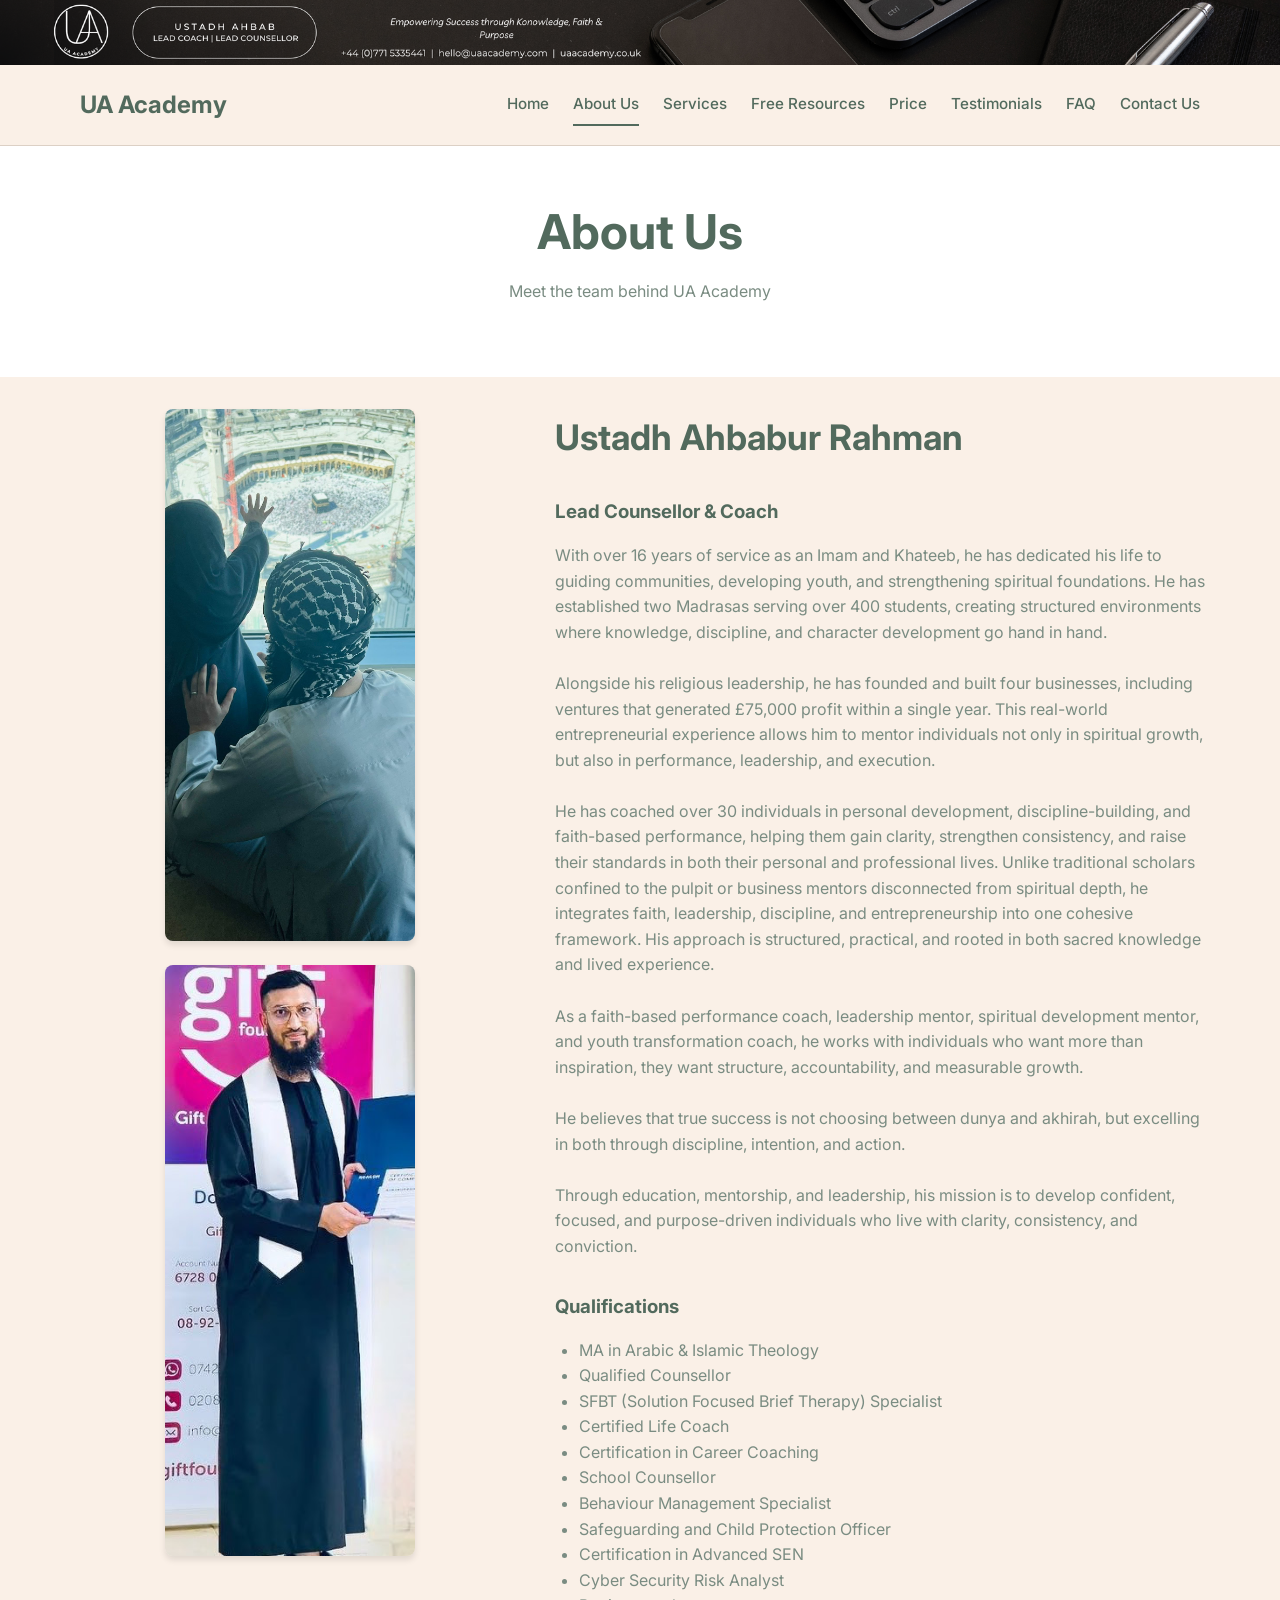
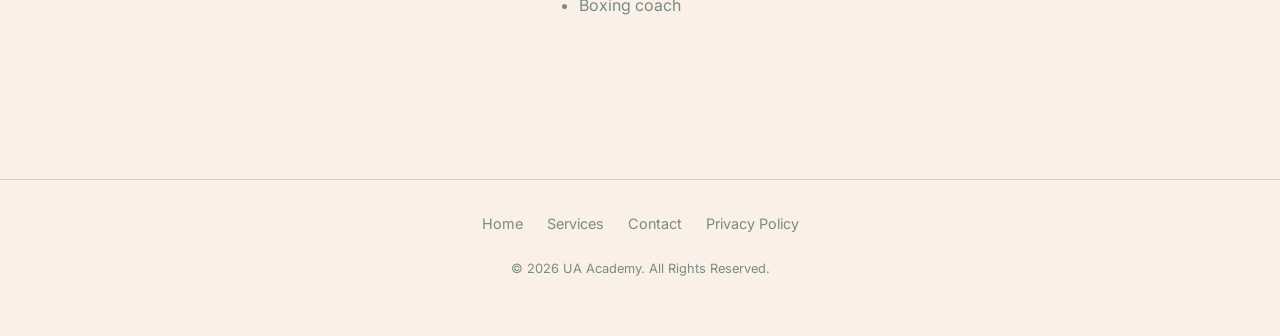
==== about.html @ 19e5a675 "Add files via upload" ====
<!DOCTYPE html>
<html lang="en">

<head>
    <meta charset="UTF-8">
    <meta name="viewport" content="width=device-width, initial-scale=1.0">
    <title>About Us - UA Academy</title>
    <link rel="stylesheet" href="styles.css">
    <link
        href="https://fonts.googleapis.com/css2?family=Inter:wght@400;500;600&family=Playfair+Display:wght@700&display=swap"
        rel="stylesheet">
</head>

<body>

    <div class="top-banner">
        <picture>
            <source media="(max-width: 768px)" srcset="assets/bannermob.png">
            <img src="assets/bannerslim.png" alt="Welcome Banner">
        </picture>
    </div>
    <header>
        <div class="container nav-container">
            <a href="index.html" class="logo">UA Academy</a>
            <div class="menu-toggle">&#9776;</div>
            <nav class="nav-links">
                <a href="index.html">Home</a>
                <a href="about.html" class="active">About Us</a>
                <a href="services.html">Services</a>
                <!-- <a href="videos.html">Videos</a> -->
                <a href="FreeResources.html">Free Resources</a>

                <a href="price.html">Price</a>
                <a href="testimonials.html">Testimonials</a>
                <a href="faq.html">FAQ</a>
                <a href="contact.html">Contact Us</a>
            </nav>
        </div>
    </header>

    <main class="main-content">
        <section class="page-hero">
            <div class="container">
                <h1>About Us</h1>
                <p>Meet the team behind UA Academy</p>
            </div>
        </section>

        <section class="container" style="margin-bottom: 4rem;">
            <div class="about-grid">
                <!-- Images Column -->
                <div class="about-images">
                    <div class="about-img-container">
                        <img src="assets/ka'ba.png" alt="Kaaba">
                    </div>
                    <div class="about-img-container">
                        <img src="assets/babz.png" alt="Ustadh Ahbabur Rahman">
                    </div>
                </div>

                <!-- Text Column -->
                <div class="about-text">
                    <h2>Ustadh Ahbabur Rahman</h2>
                    <h3>Lead Counsellor & Coach</h3>
                    <p>With over 16 years of service as an Imam and Khateeb, he has dedicated his life to guiding
                        communities, developing youth, and strengthening spiritual foundations. He has established two
                        Madrasas serving over 400 students, creating structured environments where knowledge,
                        discipline, and character development go hand in hand. <br> <br>

                        Alongside his religious leadership, he has founded and built four businesses, including ventures
                        that generated £75,000 profit within a single year. This real-world entrepreneurial experience
                        allows him to mentor individuals not only in spiritual growth, but also in performance,
                        leadership, and execution. <br> <br>

                        He has coached over 30 individuals in personal development, discipline-building, and faith-based
                        performance, helping them gain clarity, strengthen consistency, and raise their standards in
                        both their personal and professional lives.
                        Unlike traditional scholars confined to the pulpit or business mentors disconnected from
                        spiritual depth, he integrates faith, leadership, discipline, and entrepreneurship into one
                        cohesive framework. His approach is structured, practical, and rooted in both sacred knowledge
                        and lived experience. <br> <br>

                        As a faith-based performance coach, leadership mentor, spiritual development mentor, and youth
                        transformation coach, he works with individuals who want more than inspiration, they want
                        structure, accountability, and measurable growth. <br> <br>

                        He believes that true success is not choosing between dunya and akhirah, but excelling in both
                        through discipline, intention, and action. <br> <br>

                        Through education, mentorship, and leadership, his mission is to develop confident, focused, and
                        purpose-driven individuals who live with clarity, consistency, and conviction.</p>

                    <h3 style="margin-top: 2rem;">Qualifications</h3>
                    <ul style="list-style: disc; padding-left: 1.5rem; margin-bottom: 2rem; color: var(--text-muted);">
                        <li>MA in Arabic & Islamic Theology</li>
                        <li>Qualified Counsellor</li>
                        <li>SFBT (Solution Focused Brief Therapy) Specialist</li>
                        <li>Certified Life Coach</li>
                        <li>Certification in Career Coaching</li>
                        <li>School Counsellor</li>
                        <li>Behaviour Management Specialist</li>
                        <li>Safeguarding and Child Protection Officer</li>
                        <li>Certification in Advanced SEN</li>
                        <li>Cyber Security Risk Analyst</li>
                        <li>Boxing coach</li>
                    </ul>


                </div>
            </div>
        </section>
    </main>

    <footer>
        <div class="container">
            <div class="footer-links">
                <a href="index.html">Home</a>
                <a href="services.html">Services</a>
                <a href="contact.html">Contact</a>
                <a href="#">Privacy Policy</a>
            </div>
            <p class="copyright">&copy; 2026 UA Academy. All Rights Reserved.</p>
        </div>
    </footer>

    <script>
        document.querySelector('.menu-toggle').addEventListener('click', () => {
            document.body.classList.toggle('menu-open');
            document.querySelector('.nav-links').classList.toggle('active');
        });
    </script>
</body>

</html>
---- styles.css ----
/* Minimal Global Styles */
:root {
    /* Dark Green Font */
    --primary-color: #526a5d;
    /* Darker Green */
    --primary-hover: #3d5045;
    /* Sage Green */
    --accent-color: #bbccc2;
    /* Cream Background */
    --bg-body: #faf0e7;
    /* White for cards */
    --bg-light: #ffffff;
    /* Dark Green Text */
    --text-main: #526a5d;
    /* Muted Green */
    --text-muted: #7a8c82;
    /* Warm Border */
    --border-color: #dcd0c5;
    --max-width: 1200px;
    --transition: all 0.2s ease-in-out;
}

* {
    box-sizing: border-box;
    margin: 0;
    padding: 0;
}

body {
    font-family: 'Inter', sans-serif;
    line-height: 1.6;
    color: var(--text-main);
    background-color: var(--bg-body);
    display: flex;
    flex-direction: column;
    min-height: 100vh;
}

a {
    text-decoration: none;
    color: inherit;
    transition: var(--transition);
}

ul {
    list-style: none;
}

h1,
h2,
h3,
h4 {
    font-family: 'Inter', sans-serif;
    /* Changed to simple font as requested */
    color: var(--text-main);
    /* Black headings */
    font-weight: 700;
    margin-bottom: 1rem;
}

h1 {
    font-size: 3rem;
}

h2 {
    font-size: 2.2rem;
    margin-bottom: 2rem;
}

p {
    margin-bottom: 1.5rem;
    color: var(--text-muted);
}

.container {
    max-width: var(--max-width);
    margin: 0 auto;
    padding: 0 2rem;
}

/* Header & Nav */
header {
    border-bottom: 1px solid var(--border-color);
    background: var(--bg-body);
    position: sticky;
    top: 0;
    z-index: 1100;
}

.nav-container {
    display: flex;
    justify-content: space-between;
    align-items: center;
    height: 80px;
    max-width: 100%;
    padding: 0 5rem;
}

.logo {
    font-size: 1.5rem;
    font-weight: 700;
    color: var(--primary-color);
    font-family: 'Inter', sans-serif;
    /* Changed to simple font as requested */
}

.nav-links {
    display: flex;
    gap: 1.5rem;
}

.nav-links a {
    font-size: 0.95rem;
    font-weight: 500;
    color: var(--text-main);
    padding: 0.5rem 0;
    border-bottom: 2px solid transparent;
}

.nav-links a:hover,
.nav-links a.active {
    color: var(--primary-color);
    border-bottom-color: var(--primary-color);
}

.top-banner {
    width: 100%;
    overflow: hidden;
}

.top-banner picture {
    display: block;
    width: 100%;
}

.top-banner img {
    width: 100%;
    height: auto;
    display: block;
}

/* Buttons */
.btn {
    display: inline-block;
    padding: 0.75rem 1.75rem;
    background-color: var(--primary-color);
    color: #FFF;
    border-radius: 4px;
    /* Slightly rounded, professional */
    font-weight: 600;
    font-size: 0.9rem;
}

.btn:hover {
    background-color: var(--primary-hover);
    color: #FFF;
}

.btn-outline {
    background-color: var(--primary-color);
    border: 1px solid var(--primary-color);
    color: #FFF;
}

.btn-outline:hover {
    background-color: transparent;
    color: var(--primary-color);
}

/* Page Hero (Minimal - Default for all pages) */
.page-hero {
    background-color: var(--bg-light);
    padding: 3rem 0;
    /* Reduced padding for inner pages */
    text-align: center;
    margin-bottom: 2rem;
}

/* Home Page Hero (Full Screen Effect) */
.home-hero {
    padding: 4rem 0;
    margin-bottom: 3rem;
    min-height: 70vh;
    display: flex;
    flex-direction: column;
    justify-content: center;
}

/* Bigger Hero Button */
.page-hero .btn {
    font-size: 1.25rem;
    padding: 1.25rem 2.5rem;
    margin-top: 1rem;
    border-radius: 8px;
}

.page-hero h1 {
    margin-bottom: 0.5rem;
}

/* Main Content */
.main-content {
    flex: 1;
    /* Pushes footer down */
    padding-bottom: 4rem;
}

.section-title {
    text-align: center;
    margin-bottom: 3rem;
    margin-top: 3rem;
}

/* Cards */
.card-grid {
    display: grid;
    grid-template-columns: repeat(auto-fit, minmax(240px, 1fr));
    gap: 2rem;
}

.card {
    display: flex;
    flex-direction: column;
    height: 100%;
    background: var(--bg-light);
    border: 1px solid var(--border-color);
    padding: 2rem;
    border-radius: 6px;
    transition: var(--transition);
    text-align: center;
}

.card:hover {
    border-color: var(--primary-color);
    box-shadow: 0 5px 15px rgba(0, 0, 0, 0.05);
    /* Soft shadow */
}

.card-icon {
    display: flex;
    justify-content: center;
    align-items: center;
    margin-bottom: 1.5rem;
    color: var(--primary-color);
}

.card-icon svg {
    width: 48px;
    height: 48px;
    fill: currentColor;
}

.card h3 {
    font-size: 1.25rem;
    color: var(--primary-color);
}

.card p {
    flex-grow: 1;
}

.card-hero-img {
    width: calc(100% + 4rem);
    aspect-ratio: 1 / 1;
    object-fit: cover;
    margin: -2rem -2rem 1.5rem -2rem;
    border-radius: 6px 6px 0 0;
}

/* Booking Wrapper */
.booking-wrapper {
    background: var(--bg-light);
    border: 1px solid var(--border-color);
    padding: 3rem;
    border-radius: 8px;
    text-align: center;
    min-height: 500px;
    display: flex;
    flex-direction: column;
    justify-content: center;
    align-items: center;
}

/* About Page Grid */
.about-grid {
    display: grid;
    grid-template-columns: 1fr 1.5fr;
    /* Images left, text right */
    gap: 3rem;
    align-items: start;
}

.about-images {
    display: flex;
    flex-direction: column;
    gap: 1.5rem;
}

.about-img-container {
    width: 100%;
    max-width: 250px !important;
    /* Force smaller size */
    margin: 0 auto;
    border-radius: 8px;
    overflow: hidden;
    box-shadow: 0 4px 6px rgba(0, 0, 0, 0.1);
}

.about-img-container img {
    width: 100%;
    height: auto;
    display: block;
    object-fit: cover;
}

@media (max-width: 768px) {
    .about-grid {
        grid-template-columns: 1fr;
        /* Stack on mobile */
    }

    .about-text {
        order: 1;
        /* Show text first on mobile */
    }

    .about-images {
        order: 2;
        /* Show images second on mobile */
        margin-bottom: 0;
        margin-top: 2rem;
    }
}

/* Testimonial Accordion */
.testimonial-accordion {
    width: 100%;
    margin-bottom: 2rem;
    border: 1px solid var(--border-color);
    border-radius: 8px;
    background: var(--bg-light);
    overflow: hidden;
}

.testimonial-accordion summary {
    padding: 1.5rem;
    cursor: pointer;
    background: transparent;
    font-weight: 600;
    list-style: none;
    /* Remove default arrow */
    display: flex;
    justify-content: space-between;
    align-items: center;
    transition: background 0.2s;
}

.testimonial-accordion:hover {
    background: #f0fff4;
    /* Light green hover */
}

.testimonial-accordion summary:hover {
    background: transparent;
}

.testimonial-accordion summary::-webkit-details-marker {
    display: none;
}

.testimonial-accordion summary::after {
    content: '+';
    font-size: 1.5rem;
    color: var(--primary-color);
    font-weight: bold;
}

.testimonial-accordion[open] summary::after {
    content: '-';
}

.testimonial-accordion p {
    padding: 1.5rem;
    margin: 0;
    border-top: 1px solid #eee;
    font-style: italic;
    color: #555;
    background: transparent;
    line-height: 1.7;
}

.testimonial-role {
    font-size: inherit;
    /* Same size as name */
    font-weight: inherit;
    /* Same weight as name */
    color: inherit;
    /* Same color as name */
    margin-left: 0.2rem;
}

.footer-links {
    display: flex;
    justify-content: center;
    align-items: center;
    gap: 1.5rem;
    flex-wrap: wrap;
}

.footer-links a {
    color: var(--text-muted);
    font-size: 0.9rem;
}

.footer-links a:hover {
    color: var(--primary-color);
}

.copyright {
    margin-top: 1.5rem;
    font-size: 0.8rem;
    color: #999;
    text-align: center;
    width: 100%;
}

/* Responsive */
@media (max-width: 768px) {
    .nav-container {
        padding: 0 1.5rem;
        height: 70px;
        position: relative;
    }

    /* Hamburger Menu Button */
    .menu-toggle {
        display: block;
        font-size: 1.8rem;
        color: var(--primary-color);
        cursor: pointer;
        z-index: 1200;
    }

    /* Mobile Navigation Drawer */
    .nav-links {
        position: fixed;
        top: 0;
        left: 0;
        width: 100%;
        height: 100vh;
        background-color: var(--bg-body);
        flex-direction: column;
        justify-content: center;
        padding: 2rem;
        gap: 1rem;
        align-items: center;
        transform: translateX(100%);
        transition: transform 0.3s ease-in-out;
        margin-top: 0;
        overflow-y: auto;
        z-index: 1150;
    }

    .nav-links.active {
        transform: translateX(0);
    }

    /* Lock body scroll when menu is open */
    body.menu-open {
        overflow: hidden;
    }

    .nav-links a {
        font-size: 1.25rem;
        width: 100%;
        text-align: center;
        padding: 1rem 0;
        border-bottom: 1px solid #f0f0f0;
    }

    /* Hero Text Size */
    h1 {
        font-size: 2.2rem;
    }

    h2 {
        font-size: 1.75rem;
    }

    /* Contact Page Fix */
    .booking-wrapper {
        padding: 0.5rem !important;
        /* Minimal padding */
        border: none;
        /* Remove border */
        display: block;
        /* Force block */
        min-height: auto;
        /* Allow flexible height */
    }

    /* TidyCal Iframe fix */
    .tidycal-embed {
        width: 100%;
        overflow: hidden;
    }


}

/* Desktop: Hide Menu Toggle */
@media (min-width: 769px) {
    .menu-toggle {
        display: none;
    }
}

/* Comparison Accordion */
.comparison-grid {
    display: grid;
    grid-template-columns: repeat(auto-fit, minmax(300px, 1fr));
    gap: 2rem;
    align-items: start;
}

.comparison-card {
    background: #fafafa;
    border-radius: 12px;
    box-shadow: 0 4px 6px rgba(0, 0, 0, 0.05);
    overflow: hidden;
    border: 1px solid #eee;
    transition: all 0.3s ease;
}

.comparison-card:hover {
    box-shadow: 0 8px 15px rgba(0, 0, 0, 0.1);
    transform: translateY(-2px);
}

.comparison-card summary {
    list-style: none;
    /* Hide default triangle */
    cursor: pointer;
    position: relative;
    padding: 0;
}

/* Hide default triangle in Webkit */
.comparison-card summary::-webkit-details-marker {
    display: none;
}

.comparison-card img {
    width: 100%;
    height: 250px;
    object-fit: cover;
    display: block;
}

.comparison-header {
    padding: 1.5rem;
    display: flex;
    justify-content: space-between;
    align-items: center;
    background: white;
    border-bottom: 1px solid transparent;
}

.comparison-card[open] .comparison-header {
    border-bottom: 1px solid #f0f0f0;
}

.comparison-header h3 {
    margin: 0;
    font-size: 1.5rem;
    color: var(--primary-color);
}

.toggle-icon {
    font-size: 1.2rem;
    color: var(--secondary-color);
    transition: transform 0.3s ease;
}

.comparison-card[open] .toggle-icon {
    transform: rotate(180deg);
}

.comparison-content {
    padding: 1.5rem;
    line-height: 1.8;
    color: var(--text-color);
    background: #fafafa;
}

.comparison-content ul {
    padding-left: 1.2rem;
    margin-bottom: 1.5rem;
}

.comparison-content li {
    margin-bottom: 0.8rem;
}

/* Pricing Page Styles */
.pricing-grid {
    display: grid;
    grid-template-columns: repeat(auto-fit, minmax(300px, 1fr));
    gap: 2rem;
    align-items: height;
    /* Ensure cards are same height */
    margin-top: 3rem;
    margin-bottom: 3rem;
}

.pricing-card {
    background: #fafafa;
    border-radius: 8px;
    /* Slightly less rounded than others based on image */
    overflow: hidden;
    text-align: center;
    display: flex;
    flex-direction: column;
}

.pricing-card img {
    width: 100%;
    height: 300px;
    /* Square-ish look */
    object-fit: cover;
    display: block;
}

.pricing-info {
    padding: 2rem;
    flex-grow: 1;
    /* Pushes content to fill space */
    display: flex;
    flex-direction: column;
    justify-content: center;
    background: #fff;
    /* White background for text area as per screenshot seems to be white or very light */
}


.pricing-info p {
    margin-bottom: 0.5rem;
    color: var(--text-color);
    font-size: 1.1rem;
}

.btn-yellow {
    display: block;
    width: 100%;
    max-width: 800px;
    margin: 2rem auto;
    background-color: #FCD34D;
    /* Yellow color from screenshot */
    color: #000;
    padding: 1rem 2rem;
    text-align: center;
    border-radius: 4px;
    font-weight: 600;
    text-decoration: none;
    transition: background-color 0.3s ease;
}

.btn-yellow:hover {
    background-color: #FBBF24;
}

/* Pricing Refinements */
.pricing-card {
    border-top: 5px solid var(--primary-color);
    background: #fff;
    box-shadow: 0 4px 6px rgba(0, 0, 0, 0.05);
    padding: 2rem;
    display: flex;
    flex-direction: column;
    justify-content: center;
    min-height: 250px;
    transition: transform 0.3s ease, box-shadow 0.3s ease;
}

.pricing-card:hover {
    transform: translateY(-5px);
    box-shadow: 0 10px 20px rgba(0, 0, 0, 0.1);
}

.pricing-info {
    padding: 0;
    /* Remove old padding */
    background: transparent;
}

.pricing-info h3 {
    margin-bottom: 2rem;
    font-size: 1.5rem;
    color: var(--primary-color);
}

.price-type {
    font-size: 0.9rem;
    text-transform: uppercase;
    letter-spacing: 1px;
    color: #666;
    margin-bottom: 0.2rem;
}

.price-amount {
    font-size: 1.25rem;
    font-weight: 700;
    color: var(--text-color);
    margin-bottom: 1.5rem;
}

.btn-primary-custom {
    display: block;
    width: 100%;
    max-width: 600px;
    margin: 3rem auto;
    background-color: var(--primary-color);
    color: white;
    padding: 1rem 2rem;
    text-align: center;
    border-radius: 4px;
    font-weight: 600;
    font-size: 1.1rem;
    text-decoration: none;
    transition: all 0.3s ease;
    border: 2px solid var(--primary-color);
}

.btn-primary-custom:hover {
    background-color: transparent;
    color: var(--primary-color);
}

/* Testimonials Grid */
.testimonials-grid {
    display: grid;
    grid-template-columns: repeat(auto-fit, minmax(300px, 1fr));
    gap: 1.5rem;
    margin-top: 2rem;
    margin-bottom: 2rem;
    align-items: start;
    /* Prevents stretching nicely */
}

/* Adjust accordion style for grid */
.testimonial-accordion {
    height: 100%;
    /* Ensure full height usage */
    display: flex;
    flex-direction: column;
}

/* Footer Refinement */
footer {
    background: var(--bg-body);
    padding: 2rem 0;
    border-top: 1px solid var(--border-color);
}

.copyright {
    color: var(--text-muted);
}

/* Input Fields Refinement */
input,
textarea,
select {
    background: #fff;
    border: 1px solid var(--border-color);
    color: var(--text-main);
}

input:focus,
textarea:focus,
select:focus {
    border-color: var(--primary-color);
    outline: none;
    box-shadow: 0 0 0 2px rgba(82, 106, 93, 0.1);
}

/* Metrics Section */
.metrics-section {
    background-color: var(--bg-light);
    padding: 3rem 0;
    margin-bottom: 3rem;
}

.metrics-grid {
    display: grid;
    grid-template-columns: repeat(4, 1fr);
    gap: 1.5rem;
    max-width: var(--max-width);
    margin: 0 auto;
    padding: 0 2rem;
}

.metric-card {
    background: var(--primary-color);
    /* Dark green background */
    border: none;
    border-radius: 12px;
    padding: 2.5rem 1.5rem;
    /* Increased vertical padding */
    text-align: center;
    transition: var(--transition);
    color: #fff;
    /* White text */
}

.metric-card:hover {
    transform: translateY(-5px);
    box-shadow: 0 10px 20px rgba(82, 106, 93, 0.2);
}

.metric-icon {
    display: flex;
    justify-content: center;
    align-items: center;
    margin-bottom: 1.5rem;
    color: #bbccc2;
    /* Sage green color for icons */
}

.metric-icon svg {
    width: 42px;
    height: 42px;
    fill: currentColor;
}

.metric-number {
    font-family: 'Inter', sans-serif;
    /* Simple sans-serif font */
    font-size: 2.5rem;
    font-weight: 700;
    color: #fff;
    /* White number */
    margin-bottom: 0.5rem;
    line-height: 1.2;
}

.metric-label {
    font-size: 0.95rem;
    color: #e0e0e0;
    /* Light grey/white for readability */
    line-height: 1.5;
}

/* Mobile: 2x2 Grid */
@media (max-width: 768px) {
    .metrics-grid {
        grid-template-columns: repeat(2, 1fr);
        gap: 1rem;
        padding: 0 1.5rem;
    }

    .metric-card {
        padding: 1.5rem 1rem;
    }

    .metric-number {
        font-size: 2rem;
    }

    .metric-label {
        font-size: 0.85rem;
    }
}

/* Testimonials Carousel */
.carousel-container {
    max-width: 800px;
    margin: 0 auto;
    position: relative;
    padding: 0 0 1.5rem 0;
    /* Added bottom padding for dots */
    overflow: hidden;
    background: #fff;
    border-radius: 12px;
    box-shadow: 0 5px 15px rgba(0, 0, 0, 0.05);
    border: 1px solid var(--border-color);
}

.carousel-track {
    display: flex;
    transition: transform 0.5s ease-in-out;
}

.testimonial-slide {
    min-width: 100%;
    padding: 2rem;
    box-sizing: border-box;
    text-align: center;
}

.testimonial-text {
    font-size: 1.1rem;
    font-style: italic;
    color: var(--text-main);
    margin-bottom: 1.5rem;
    line-height: 1.6;
    /* Uniform height constraints */
    max-height: 250px;
    overflow-y: auto;
    padding-right: 1rem;
}

/* Custom Scrollbar for Testimonials */
.testimonial-text::-webkit-scrollbar {
    width: 6px;
}

.testimonial-text::-webkit-scrollbar-track {
    background: rgba(0, 0, 0, 0.05);
    border-radius: 4px;
}

.testimonial-text::-webkit-scrollbar-thumb {
    background: var(--border-color);
    border-radius: 4px;
}

.testimonial-text::-webkit-scrollbar-thumb:hover {
    background: var(--primary-color);
}

.testimonial-author {
    font-weight: 700;
    color: var(--primary-color);
    font-size: 1rem;
}

.carousel-nav {
    display: flex;
    justify-content: center;
    gap: 1rem;
    margin-top: 0.5rem;
    /* Reduced from 1.5rem */
}

.carousel-btn {
    background: var(--bg-body);
    border: 1px solid var(--border-color);
    color: var(--primary-color);
    width: 40px;
    height: 40px;
    border-radius: 50%;
    cursor: pointer;
    display: flex;
    align-items: center;
    justify-content: center;
    transition: var(--transition);
}

.carousel-btn:hover {
    background: var(--primary-color);
    color: #fff;
    border-color: var(--primary-color);
}

.carousel-dots {
    display: flex;
    justify-content: center;
    gap: 0.5rem;
    margin-top: 1rem;
}

.dot {
    width: 10px;
    height: 10px;
    background: var(--border-color);
    border-radius: 50%;
    cursor: pointer;
    transition: var(--transition);
}

.dot.active {
    background: var(--primary-color);
    transform: scale(1.2);
}

/* Mobile Testimonial Fix */
@media (max-width: 768px) {
    .testimonial-slide {
        padding: 2rem 1.5rem;
    }

    .testimonial-text {
        font-size: 1rem;
        padding-right: 5px;
    }
}
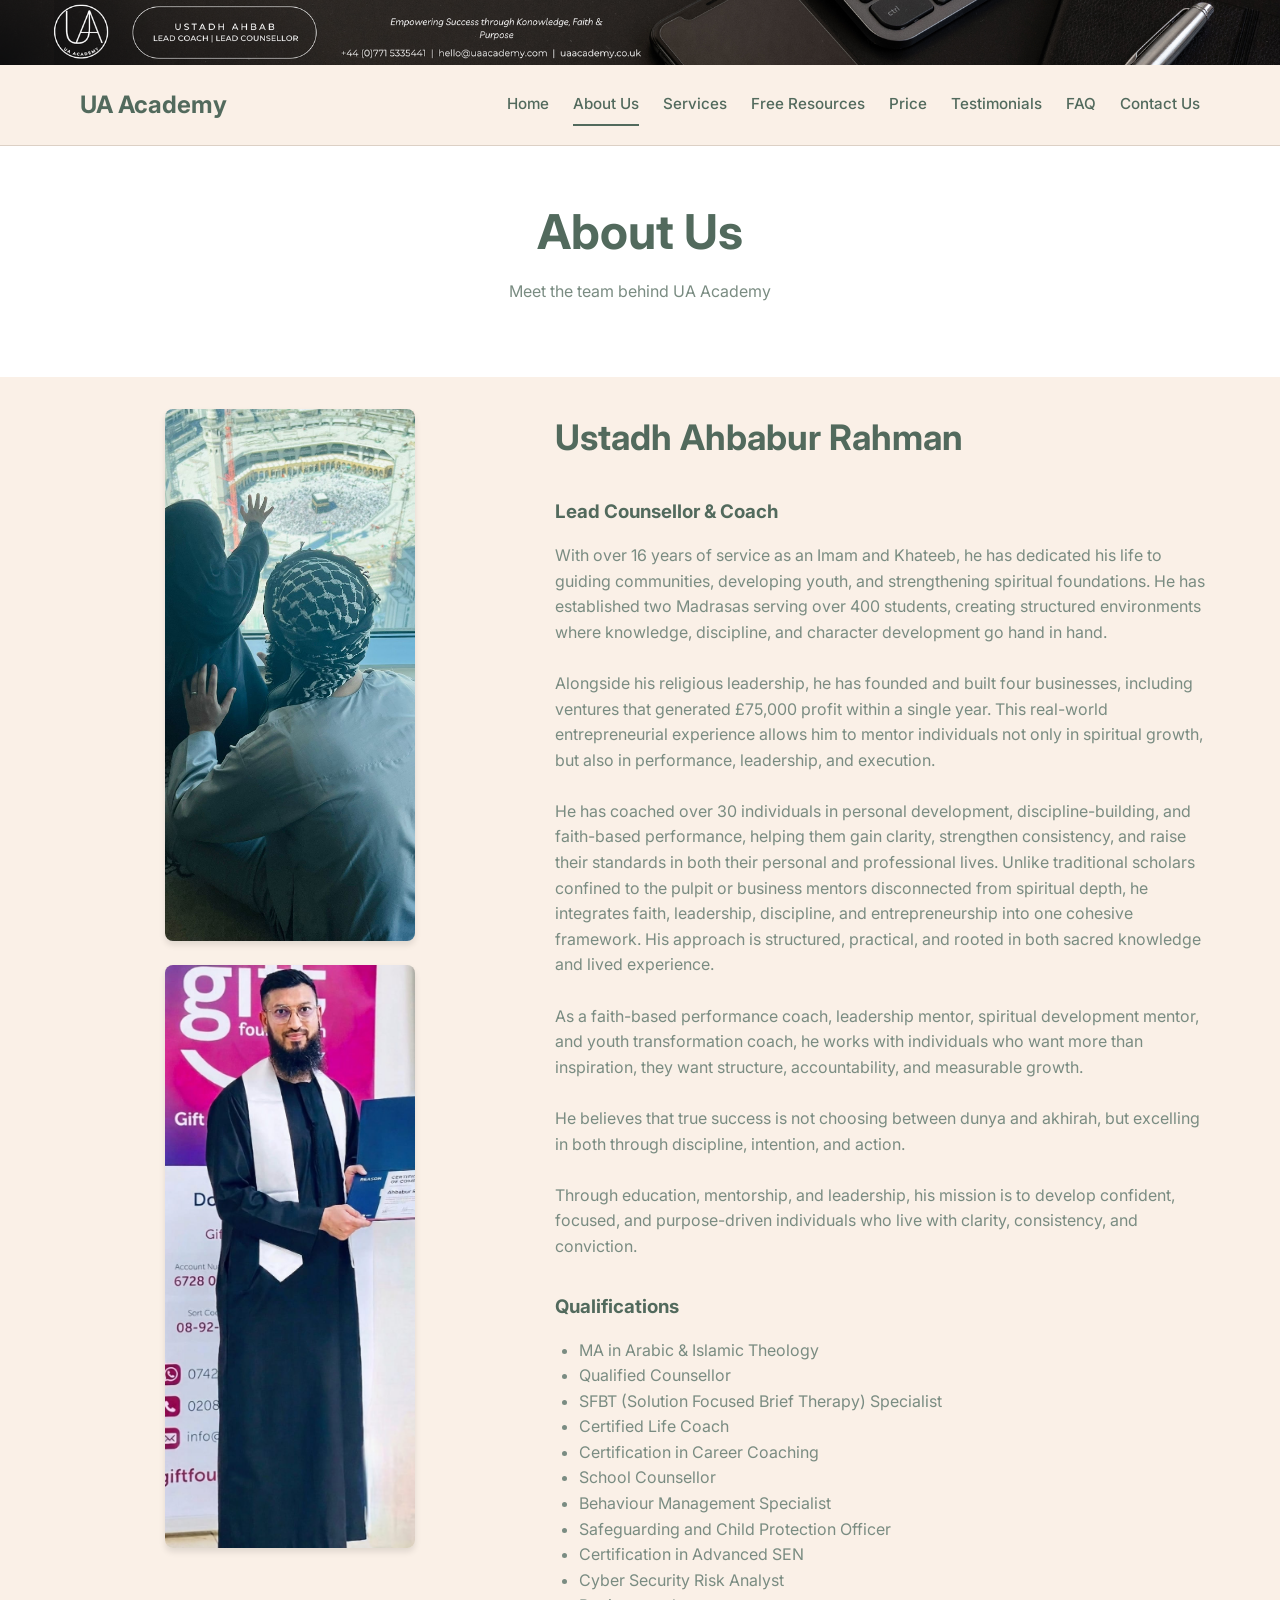
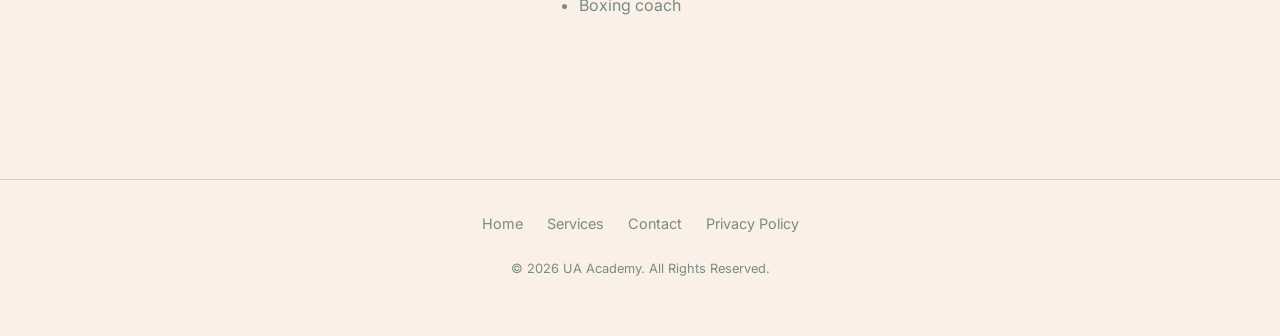
==== commit 57e7a0de: "Update about.html" ====
--- a/about.html
+++ b/about.html
@@ -54,7 +54,7 @@
                         <img src="assets/ka'ba.png" alt="Kaaba">
                     </div>
                     <div class="about-img-container">
-                        <img src="assets/babz.png" alt="Ustadh Ahbabur Rahman">
+                        <img src="assets/babz.jpeg" alt="Ustadh Ahbabur Rahman">
                     </div>
                 </div>
 
@@ -131,4 +131,4 @@
     </script>
 </body>
 
-</html>+</html>
--- a/styles.css
+++ b/styles.css
@@ -993,4 +993,25 @@
         font-size: 1rem;
         padding-right: 5px;
     }
-}+}
+
+/* Resource Articles */
+.resource-article {
+    background: white; 
+    padding: 2.5rem; 
+    border-radius: 8px; 
+    border: 1px solid var(--border-color); 
+    line-height: 1.8; 
+    color: var(--text-main); 
+    margin-bottom: 3rem;
+}
+
+.resource-article.featured-video {
+    text-align: center;
+}
+
+@media (max-width: 768px) {
+    .resource-article {
+        padding: 1rem;
+    }
+}
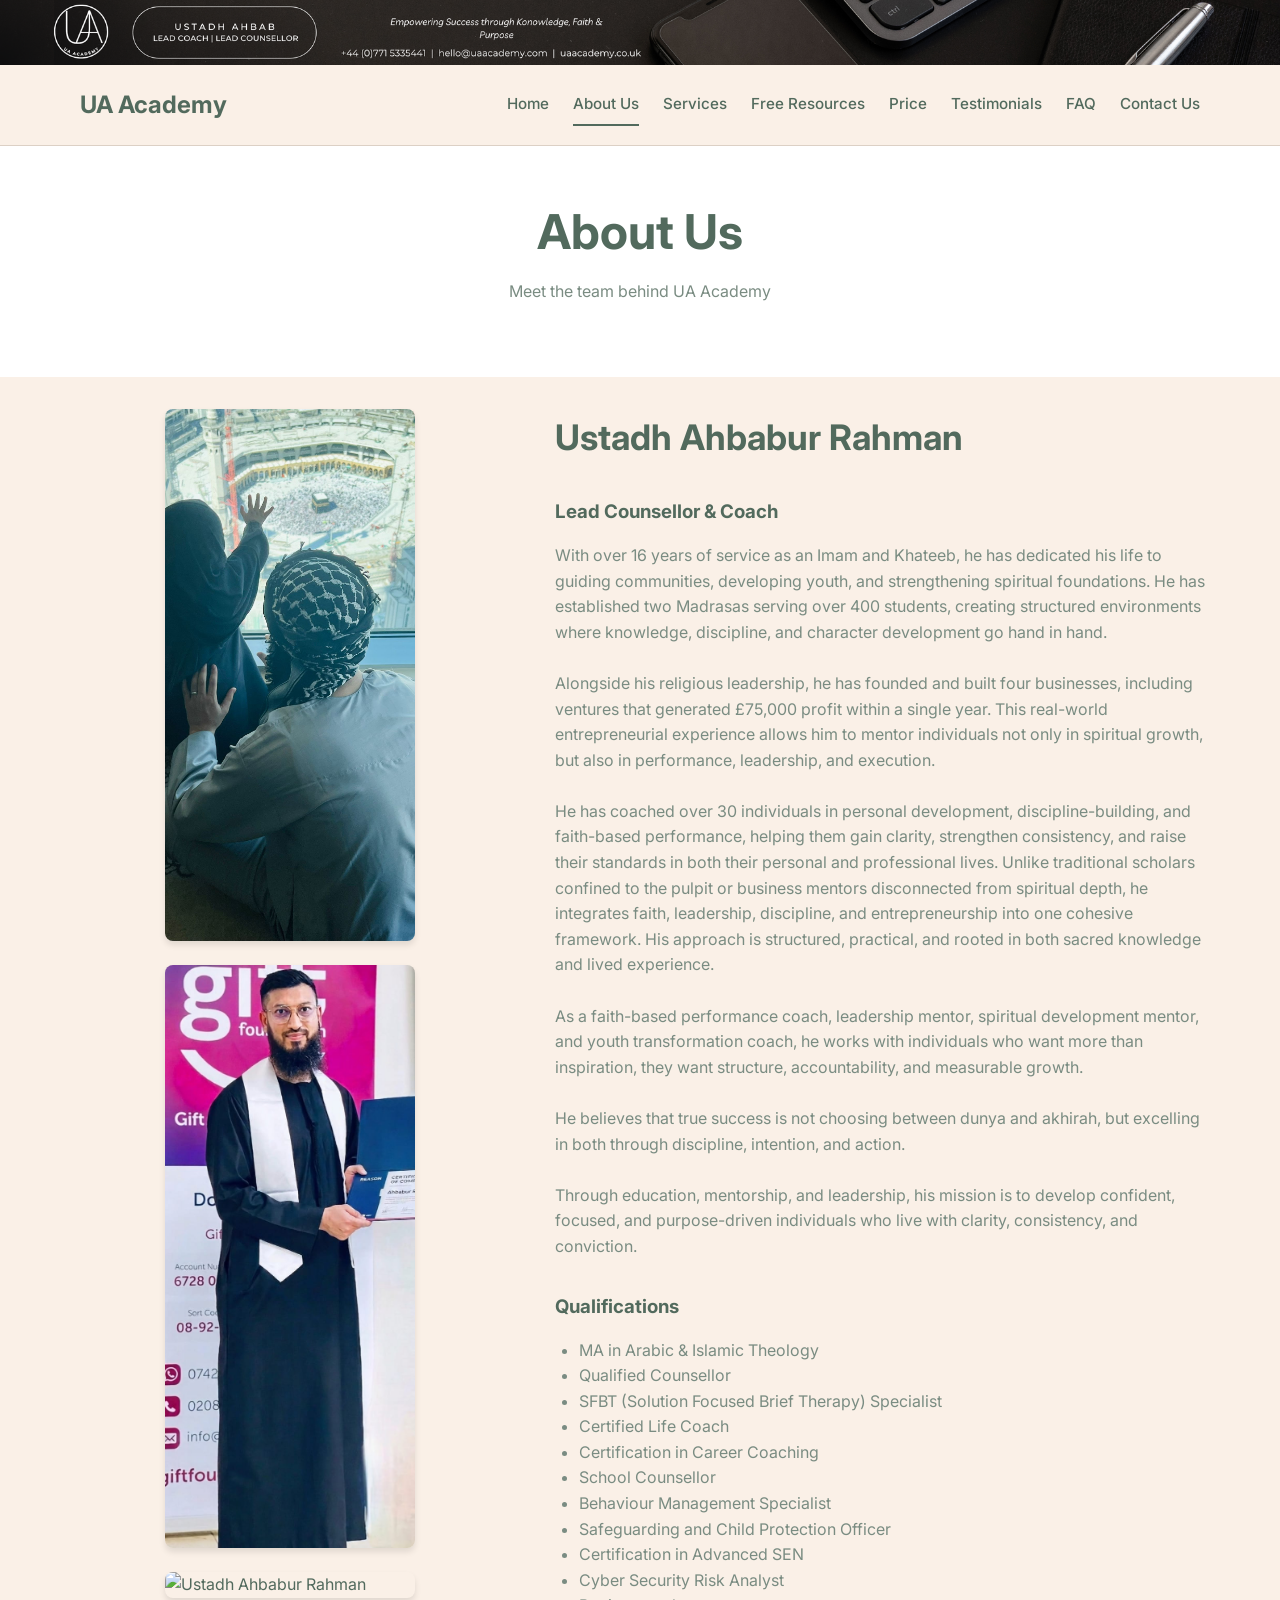
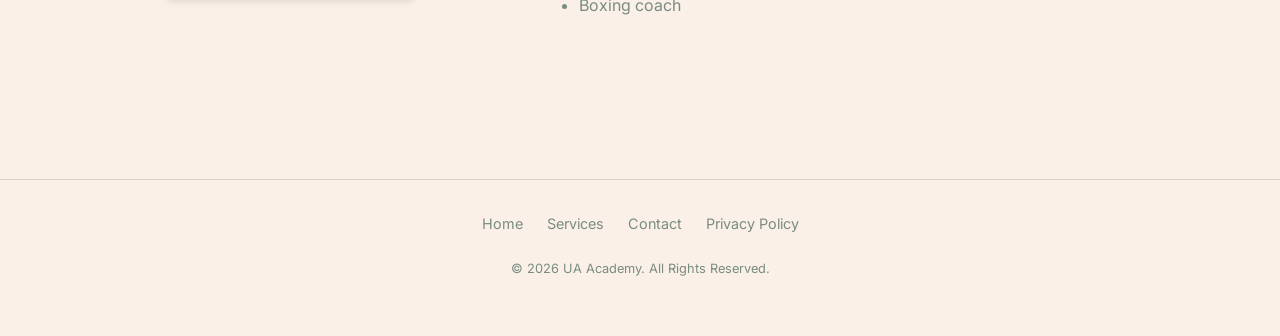
==== commit 914a609a: "Update about.html" ====
--- a/about.html
+++ b/about.html
@@ -55,6 +55,9 @@
                     </div>
                     <div class="about-img-container">
                         <img src="assets/babz.jpeg" alt="Ustadh Ahbabur Rahman">
+                    </div>
+                    <div class="about-img-container">
+                        <img src="assets/pfp.png" alt="Ustadh Ahbabur Rahman">
                     </div>
                 </div>
 
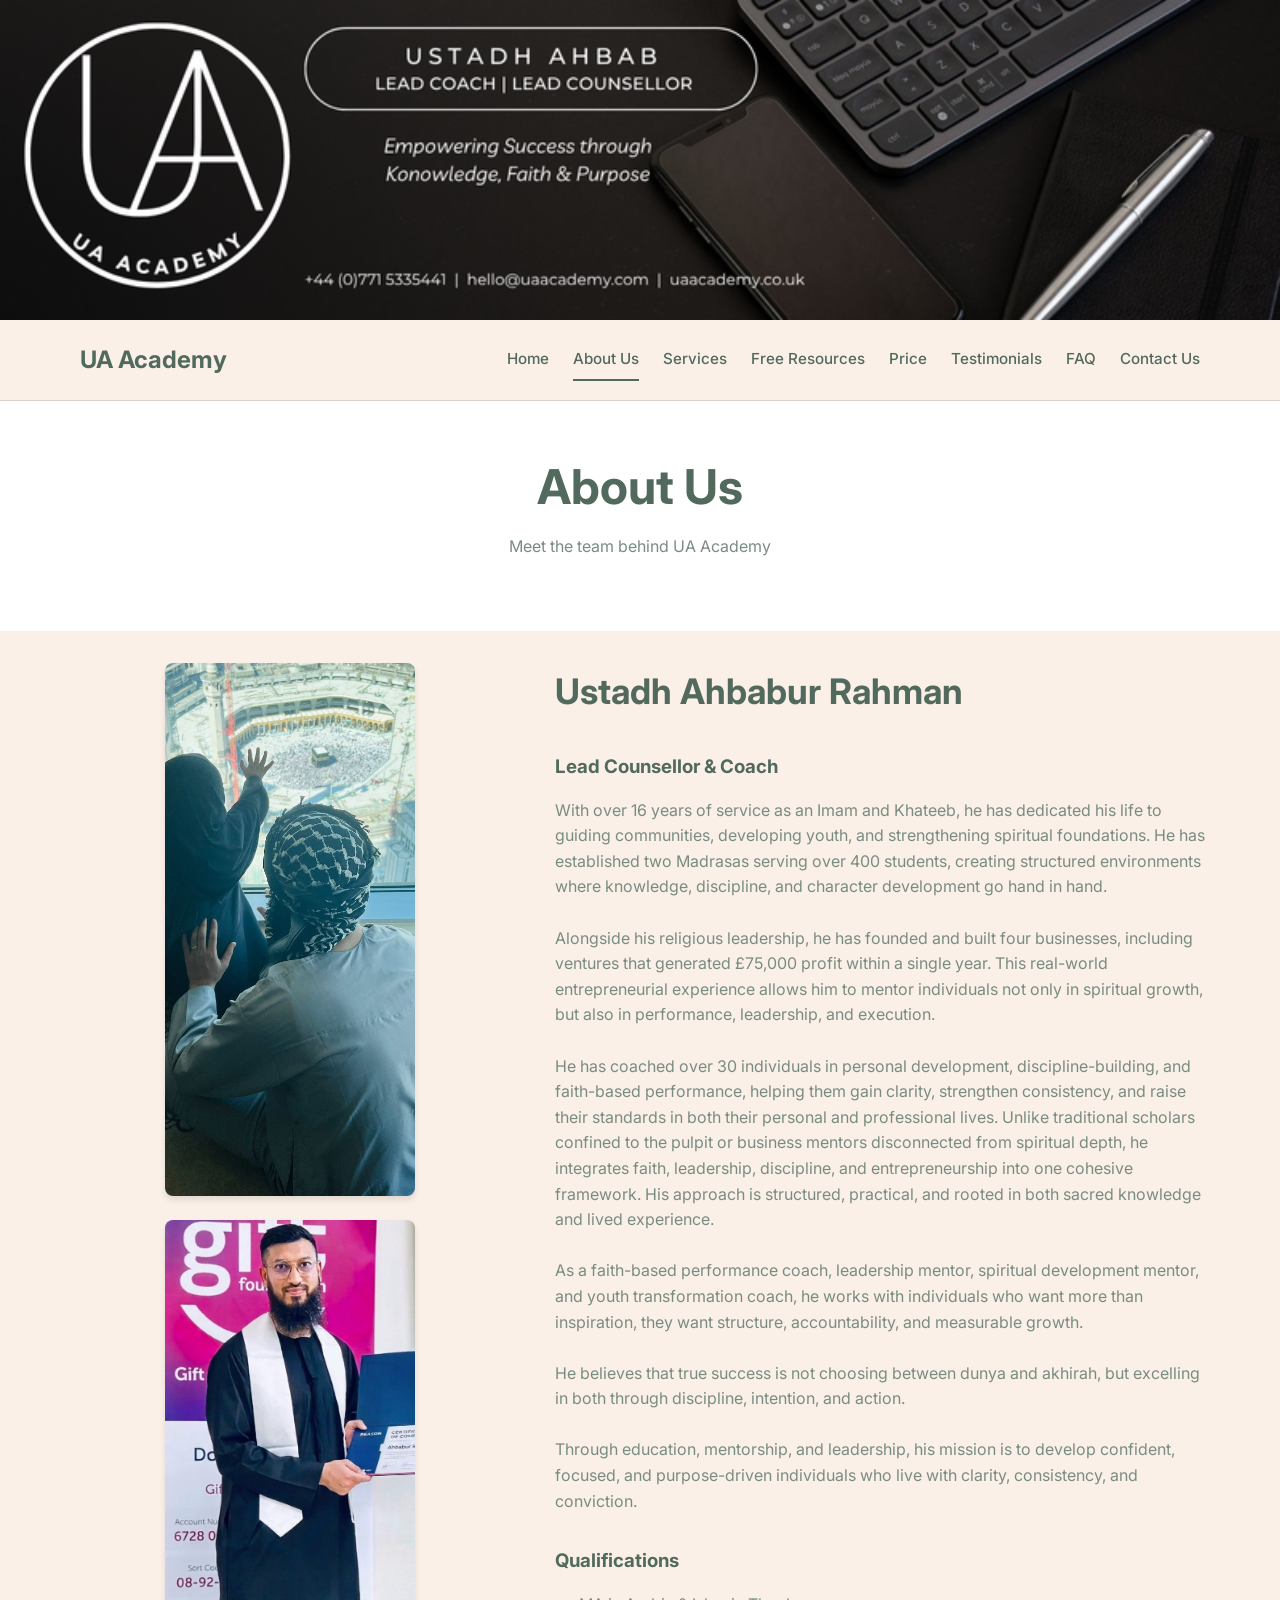
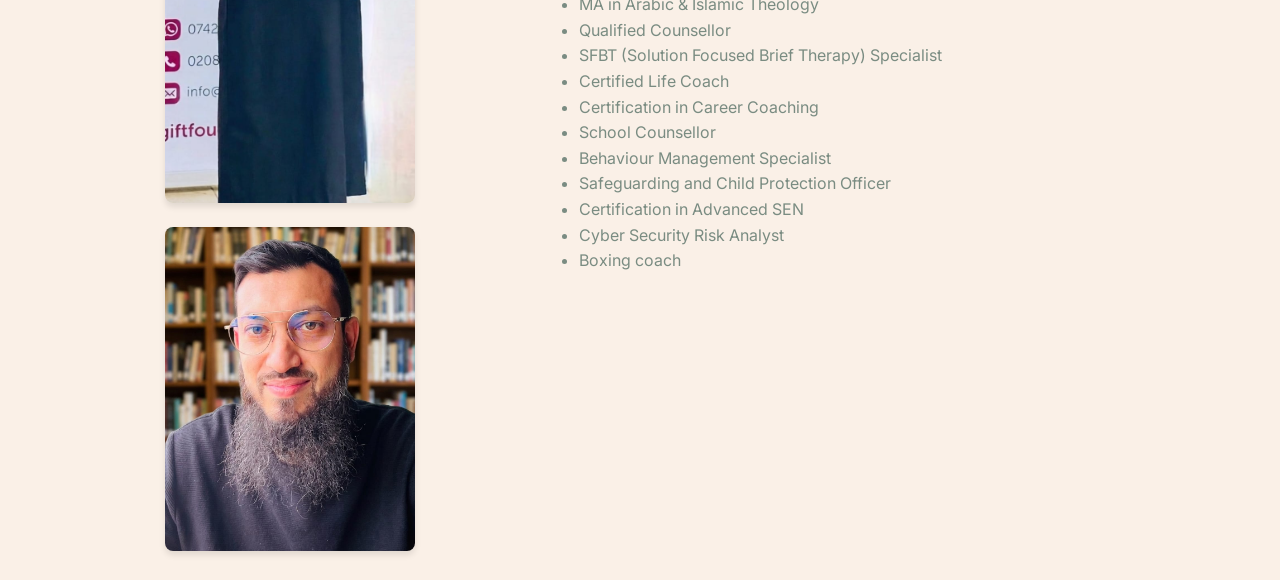
==== commit b258c316: "Update about.html" ====
--- a/about.html
+++ b/about.html
@@ -57,7 +57,7 @@
                         <img src="assets/babz.jpeg" alt="Ustadh Ahbabur Rahman">
                     </div>
                     <div class="about-img-container">
-                        <img src="assets/pfp.png" alt="Ustadh Ahbabur Rahman">
+                        <img src="assets/pfp.jpeg" alt="Ustadh Ahbabur Rahman">
                     </div>
                 </div>
 
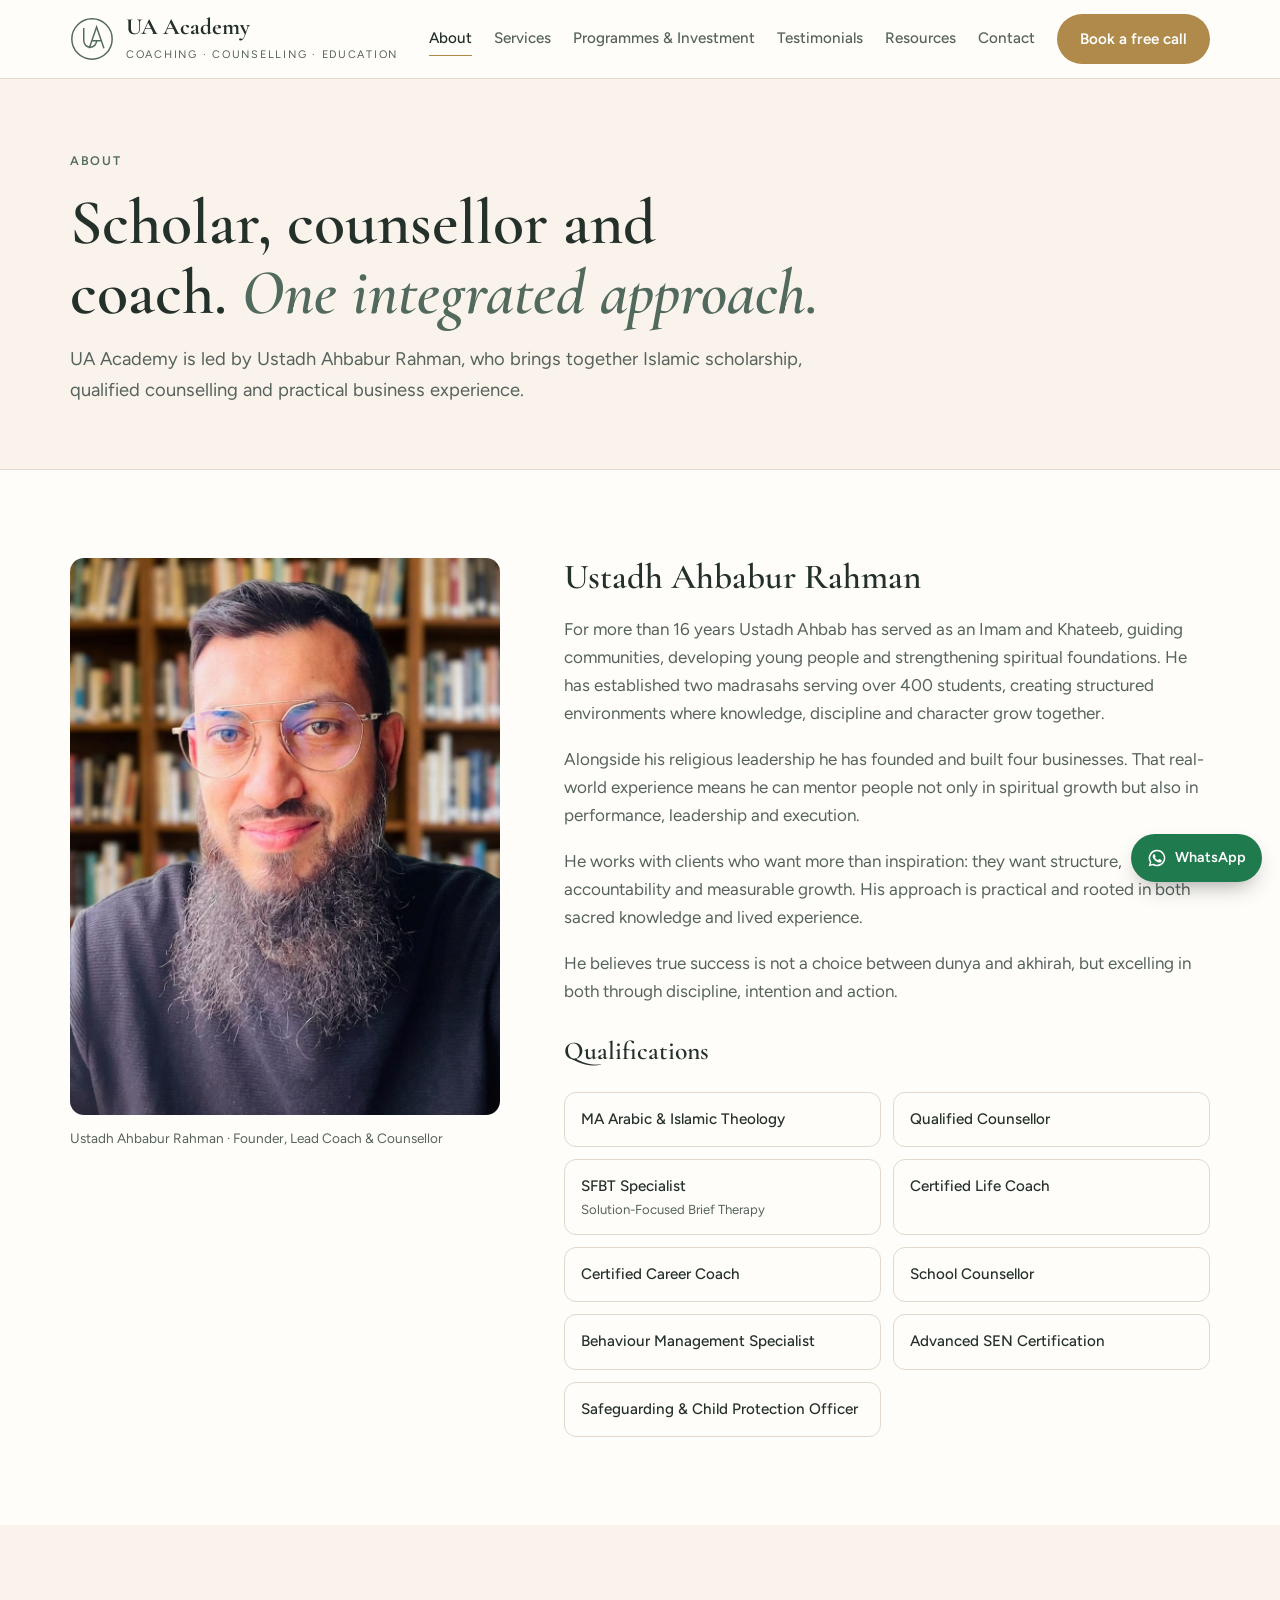
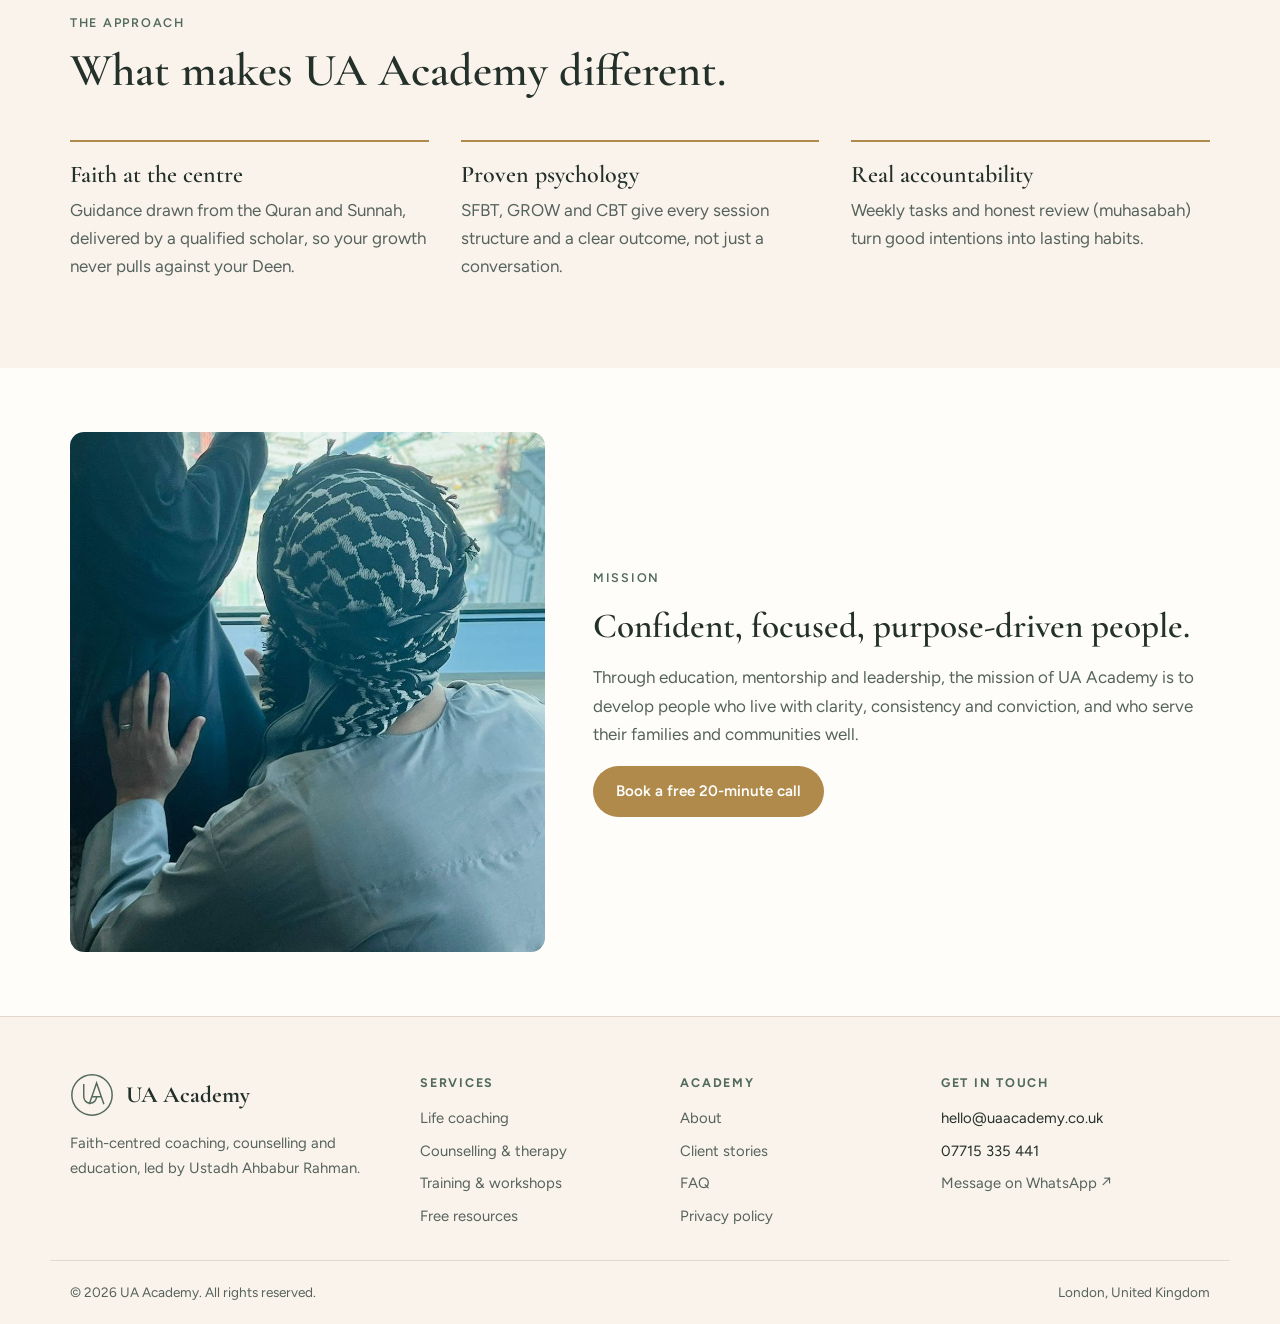
==== commit f2bf0479: "Redesign the whole site - New look across all pages: serif headings, darker body text, gold call-to-" ====
--- a/about.html
+++ b/about.html
@@ -1,137 +1,123 @@
 <!DOCTYPE html>
-<html lang="en">
+<html lang="en-GB">
 
 <head>
     <meta charset="UTF-8">
     <meta name="viewport" content="width=device-width, initial-scale=1.0">
-    <title>About Us - UA Academy</title>
+    <title>About - UA Academy</title>
+    <meta name="description" content="Meet Ustadh Ahbabur Rahman: Islamic scholar, qualified counsellor and certified life coach, and the approach behind UA Academy.">
+    <meta property="og:title" content="About - UA Academy">
+    <meta property="og:description" content="Meet Ustadh Ahbabur Rahman: Islamic scholar, qualified counsellor and certified life coach, and the approach behind UA Academy.">
+    <meta property="og:image" content="https://uaacademy.co.uk/assets/pfp.jpeg">
+    <link rel="icon" href="assets/favicon.svg" type="image/svg+xml">
+    <link rel="preconnect" href="https://fonts.googleapis.com">
+    <link rel="preconnect" href="https://fonts.gstatic.com" crossorigin>
+    <link rel="stylesheet" href="https://fonts.googleapis.com/css2?family=Cormorant+Garamond:ital,wght@0,500;0,600;0,700;1,500&family=Figtree:wght@400;500;600&family=Amiri:wght@400;700&display=swap">
     <link rel="stylesheet" href="styles.css">
-    <link
-        href="https://fonts.googleapis.com/css2?family=Inter:wght@400;500;600&family=Playfair+Display:wght@700&display=swap"
-        rel="stylesheet">
 </head>
 
 <body>
+<a class="skip" href="#main">Skip to content</a>
+<header>
+  <div class="wrap nav">
+    <a class="brand" href="index.html" aria-label="UA Academy home">
+      <svg viewBox="0 0 48 48" fill="none" stroke="currentColor" stroke-width="1.6" aria-hidden="true"><circle cx="24" cy="24" r="22"/><path d="M15 12v14a7 7 0 0 0 14 0"/><path d="M21 34 29 11l8 23M24.5 26h9"/></svg>
+      <span><span class="brand-name">UA Academy</span><span class="brand-sub">Coaching · Counselling · Education</span></span>
+    </a>
+    <button class="menu-btn" id="menuBtn" aria-expanded="false" aria-controls="navLinks">Menu</button>
+    <nav class="links" id="navLinks">
+      <a href="about.html" aria-current="page">About</a>
+      <a href="services.html">Services</a>
+      <a href="programmes.html">Programmes &amp; Investment</a>
+      <a href="testimonials.html">Testimonials</a>
+      <a href="FreeResources.html">Resources</a>
+      <a href="contact.html">Contact</a>
+      <a class="btn btn-gold" href="contact.html">Book a free call</a>
+    </nav>
+  </div>
+</header>
 
-    <div class="top-banner">
-        <picture>
-            <source media="(max-width: 768px)" srcset="assets/bannermob.png">
-            <img src="assets/bannerslim.png" alt="Welcome Banner">
-        </picture>
+<main id="main">
+  <section class="page-hero"><div class="wrap">
+    <span class="eyebrow">About</span>
+    <h1>Scholar, counsellor and coach. <em>One integrated approach.</em></h1>
+    <p class="lede">UA Academy is led by Ustadh Ahbabur Rahman, who brings together Islamic scholarship, qualified counselling and practical business experience.</p>
+  </div></section>
+
+  <section class="band">
+    <div class="wrap about-grid">
+      <figure class="about-photo" style="margin:0">
+        <img src="assets/pfp.jpeg" alt="Ustadh Ahbabur Rahman" style="aspect-ratio:672/870">
+        <figcaption>Ustadh Ahbabur Rahman · Founder, Lead Coach &amp; Counsellor</figcaption>
+      </figure>
+      <div class="prose">
+        <h2 style="font-size:2.2rem">Ustadh Ahbabur Rahman</h2>
+        <p>For more than 16 years Ustadh Ahbab has served as an Imam and Khateeb, guiding communities, developing young people and strengthening spiritual foundations. He has established two madrasahs serving over 400 students, creating structured environments where knowledge, discipline and character grow together.</p>
+        <p>Alongside his religious leadership he has founded and built four businesses. That real-world experience means he can mentor people not only in spiritual growth but also in performance, leadership and execution.</p>
+        <p>He works with clients who want more than inspiration: they want structure, accountability and measurable growth. His approach is practical and rooted in both sacred knowledge and lived experience.</p>
+        <p>He believes true success is not a choice between dunya and akhirah, but excelling in both through discipline, intention and action.</p>
+        <h3 style="font-size:1.6rem;margin-top:14px">Qualifications</h3>
+        <div class="quals">
+          <div class="qual">MA Arabic &amp; Islamic Theology</div>
+          <div class="qual">Qualified Counsellor</div>
+          <div class="qual">SFBT Specialist<small>Solution-Focused Brief Therapy</small></div>
+          <div class="qual">Certified Life Coach</div>
+          <div class="qual">Certified Career Coach</div>
+          <div class="qual">School Counsellor</div>
+          <div class="qual">Behaviour Management Specialist</div>
+          <div class="qual">Advanced SEN Certification</div>
+          <div class="qual">Safeguarding &amp; Child Protection Officer</div>
+        </div>
+      </div>
     </div>
-    <header>
-        <div class="container nav-container">
-            <a href="index.html" class="logo">UA Academy</a>
-            <div class="menu-toggle">&#9776;</div>
-            <nav class="nav-links">
-                <a href="index.html">Home</a>
-                <a href="about.html" class="active">About Us</a>
-                <a href="services.html">Services</a>
-                <!-- <a href="videos.html">Videos</a> -->
-                <a href="FreeResources.html">Free Resources</a>
+  </section>
 
-                <a href="price.html">Price</a>
-                <a href="testimonials.html">Testimonials</a>
-                <a href="faq.html">FAQ</a>
-                <a href="contact.html">Contact Us</a>
-            </nav>
-        </div>
-    </header>
+  <section class="band cream">
+    <div class="wrap">
+      <div class="head"><span class="eyebrow">The approach</span><h2>What makes UA Academy different.</h2></div>
+      <div class="diff">
+        <div><h3>Faith at the centre</h3><p>Guidance drawn from the Quran and Sunnah, delivered by a qualified scholar, so your growth never pulls against your Deen.</p></div>
+        <div><h3>Proven psychology</h3><p>SFBT, GROW and CBT give every session structure and a clear outcome, not just a conversation.</p></div>
+        <div><h3>Real accountability</h3><p>Weekly tasks and honest review (muhasabah) turn good intentions into lasting habits.</p></div>
+      </div>
+    </div>
+  </section>
 
-    <main class="main-content">
-        <section class="page-hero">
-            <div class="container">
-                <h1>About Us</h1>
-                <p>Meet the team behind UA Academy</p>
-            </div>
-        </section>
+  <section class="band tight">
+    <div class="wrap" id="kaabaRow">
+      <img src="assets/kaaba.jpg" alt="View of the Kaaba from a window in Makkah" style="width:100%;max-height:520px;object-fit:cover;border-radius:14px" loading="lazy">
+      <div class="prose">
+        <span class="eyebrow">Mission</span>
+        <h2 style="font-size:2.2rem">Confident, focused, purpose-driven people.</h2>
+        <p>Through education, mentorship and leadership, the mission of UA Academy is to develop people who live with clarity, consistency and conviction, and who serve their families and communities well.</p>
+        <div><a class="btn btn-gold" href="contact.html">Book a free 20-minute call</a></div>
+      </div>
+    </div>
+  </section>
+</main>
 
-        <section class="container" style="margin-bottom: 4rem;">
-            <div class="about-grid">
-                <!-- Images Column -->
-                <div class="about-images">
-                    <div class="about-img-container">
-                        <img src="assets/ka'ba.png" alt="Kaaba">
-                    </div>
-                    <div class="about-img-container">
-                        <img src="assets/babz.jpeg" alt="Ustadh Ahbabur Rahman">
-                    </div>
-                    <div class="about-img-container">
-                        <img src="assets/pfp.jpeg" alt="Ustadh Ahbabur Rahman">
-                    </div>
-                </div>
+<footer>
+  <div class="wrap foot">
+    <div>
+      <a class="brand" href="index.html" aria-label="UA Academy home">
+        <svg viewBox="0 0 48 48" fill="none" stroke="currentColor" stroke-width="1.6" aria-hidden="true"><circle cx="24" cy="24" r="22"/><path d="M15 12v14a7 7 0 0 0 14 0"/><path d="M21 34 29 11l8 23M24.5 26h9"/></svg>
+        <span class="brand-name">UA Academy</span>
+      </a>
+      <p class="about">Faith-centred coaching, counselling and education, led by Ustadh Ahbabur Rahman.</p>
+    </div>
+    <div><h4>Services</h4><ul><li><a href="services.html">Life coaching</a></li><li><a href="services.html">Counselling &amp; therapy</a></li><li><a href="services.html">Training &amp; workshops</a></li><li><a href="FreeResources.html">Free resources</a></li></ul></div>
+    <div><h4>Academy</h4><ul><li><a href="about.html">About</a></li><li><a href="testimonials.html">Client stories</a></li><li><a href="faq.html">FAQ</a></li><li><a href="index.html">Privacy policy</a></li></ul></div>
+    <div><h4>Get in touch</h4><ul><li class="contact-line">hello@uaacademy.co.uk</li><li class="contact-line">07715 335 441</li><li><a href="https://wa.me/447715335441" target="_blank" rel="noopener">Message on WhatsApp ↗</a></li></ul></div>
+  </div>
+  <div class="wrap legal"><span>© 2026 UA Academy. All rights reserved.</span><span>London, United Kingdom</span></div>
+</footer>
 
-                <!-- Text Column -->
-                <div class="about-text">
-                    <h2>Ustadh Ahbabur Rahman</h2>
-                    <h3>Lead Counsellor & Coach</h3>
-                    <p>With over 16 years of service as an Imam and Khateeb, he has dedicated his life to guiding
-                        communities, developing youth, and strengthening spiritual foundations. He has established two
-                        Madrasas serving over 400 students, creating structured environments where knowledge,
-                        discipline, and character development go hand in hand. <br> <br>
+<a class="wa" href="https://wa.me/447715335441" target="_blank" rel="noopener" aria-label="Message UA Academy on WhatsApp">
+  <svg viewBox="0 0 24 24" fill="currentColor" aria-hidden="true"><path d="M12 2a10 10 0 0 0-8.6 15.1L2 22l5-1.3A10 10 0 1 0 12 2zm0 18.2a8.2 8.2 0 0 1-4.2-1.2l-.3-.2-3 .8.8-2.9-.2-.3A8.2 8.2 0 1 1 12 20.2zm4.5-6.1c-.2-.1-1.5-.7-1.7-.8s-.4-.1-.6.1-.7.8-.8 1-.3.2-.5.1a6.7 6.7 0 0 1-3.3-2.9c-.3-.4.3-.4.7-1.4.1-.2 0-.3 0-.4l-.8-1.8c-.2-.5-.4-.4-.6-.4h-.5a1 1 0 0 0-.7.3 3 3 0 0 0-.9 2.2 5.2 5.2 0 0 0 1.1 2.7 11.8 11.8 0 0 0 4.5 4c1.7.7 2.3.8 3.2.6a2.7 2.7 0 0 0 1.8-1.2 2.2 2.2 0 0 0 .2-1.2c-.1-.1-.3-.2-.5-.3z"/></svg>
+  WhatsApp
+</a>
 
-                        Alongside his religious leadership, he has founded and built four businesses, including ventures
-                        that generated £75,000 profit within a single year. This real-world entrepreneurial experience
-                        allows him to mentor individuals not only in spiritual growth, but also in performance,
-                        leadership, and execution. <br> <br>
-
-                        He has coached over 30 individuals in personal development, discipline-building, and faith-based
-                        performance, helping them gain clarity, strengthen consistency, and raise their standards in
-                        both their personal and professional lives.
-                        Unlike traditional scholars confined to the pulpit or business mentors disconnected from
-                        spiritual depth, he integrates faith, leadership, discipline, and entrepreneurship into one
-                        cohesive framework. His approach is structured, practical, and rooted in both sacred knowledge
-                        and lived experience. <br> <br>
-
-                        As a faith-based performance coach, leadership mentor, spiritual development mentor, and youth
-                        transformation coach, he works with individuals who want more than inspiration, they want
-                        structure, accountability, and measurable growth. <br> <br>
-
-                        He believes that true success is not choosing between dunya and akhirah, but excelling in both
-                        through discipline, intention, and action. <br> <br>
-
-                        Through education, mentorship, and leadership, his mission is to develop confident, focused, and
-                        purpose-driven individuals who live with clarity, consistency, and conviction.</p>
-
-                    <h3 style="margin-top: 2rem;">Qualifications</h3>
-                    <ul style="list-style: disc; padding-left: 1.5rem; margin-bottom: 2rem; color: var(--text-muted);">
-                        <li>MA in Arabic & Islamic Theology</li>
-                        <li>Qualified Counsellor</li>
-                        <li>SFBT (Solution Focused Brief Therapy) Specialist</li>
-                        <li>Certified Life Coach</li>
-                        <li>Certification in Career Coaching</li>
-                        <li>School Counsellor</li>
-                        <li>Behaviour Management Specialist</li>
-                        <li>Safeguarding and Child Protection Officer</li>
-                        <li>Certification in Advanced SEN</li>
-                        <li>Cyber Security Risk Analyst</li>
-                        <li>Boxing coach</li>
-                    </ul>
-
-
-                </div>
-            </div>
-        </section>
-    </main>
-
-    <footer>
-        <div class="container">
-            <div class="footer-links">
-                <a href="index.html">Home</a>
-                <a href="services.html">Services</a>
-                <a href="contact.html">Contact</a>
-                <a href="#">Privacy Policy</a>
-            </div>
-            <p class="copyright">&copy; 2026 UA Academy. All Rights Reserved.</p>
-        </div>
-    </footer>
-
-    <script>
-        document.querySelector('.menu-toggle').addEventListener('click', () => {
-            document.body.classList.toggle('menu-open');
-            document.querySelector('.nav-links').classList.toggle('active');
-        });
-    </script>
+<script src="script.js"></script>
 </body>
 
 </html>
--- a/styles.css
+++ b/styles.css
@@ -1,1017 +1,340 @@
-/* Minimal Global Styles */
-:root {
-    /* Dark Green Font */
-    --primary-color: #526a5d;
-    /* Darker Green */
-    --primary-hover: #3d5045;
-    /* Sage Green */
-    --accent-color: #bbccc2;
-    /* Cream Background */
-    --bg-body: #faf0e7;
-    /* White for cards */
-    --bg-light: #ffffff;
-    /* Dark Green Text */
-    --text-main: #526a5d;
-    /* Muted Green */
-    --text-muted: #7a8c82;
-    /* Warm Border */
-    --border-color: #dcd0c5;
-    --max-width: 1200px;
-    --transition: all 0.2s ease-in-out;
-}
-
-* {
-    box-sizing: border-box;
-    margin: 0;
-    padding: 0;
-}
-
-body {
-    font-family: 'Inter', sans-serif;
-    line-height: 1.6;
-    color: var(--text-main);
-    background-color: var(--bg-body);
-    display: flex;
-    flex-direction: column;
-    min-height: 100vh;
-}
-
-a {
-    text-decoration: none;
-    color: inherit;
-    transition: var(--transition);
-}
-
-ul {
-    list-style: none;
-}
-
-h1,
-h2,
-h3,
-h4 {
-    font-family: 'Inter', sans-serif;
-    /* Changed to simple font as requested */
-    color: var(--text-main);
-    /* Black headings */
-    font-weight: 700;
-    margin-bottom: 1rem;
-}
-
-h1 {
-    font-size: 3rem;
-}
-
-h2 {
-    font-size: 2.2rem;
-    margin-bottom: 2rem;
-}
-
-p {
-    margin-bottom: 1.5rem;
-    color: var(--text-muted);
-}
-
-.container {
-    max-width: var(--max-width);
-    margin: 0 auto;
-    padding: 0 2rem;
-}
-
-/* Header & Nav */
-header {
-    border-bottom: 1px solid var(--border-color);
-    background: var(--bg-body);
-    position: sticky;
-    top: 0;
-    z-index: 1100;
-}
-
-.nav-container {
-    display: flex;
-    justify-content: space-between;
-    align-items: center;
-    height: 80px;
-    max-width: 100%;
-    padding: 0 5rem;
-}
-
-.logo {
-    font-size: 1.5rem;
-    font-weight: 700;
-    color: var(--primary-color);
-    font-family: 'Inter', sans-serif;
-    /* Changed to simple font as requested */
-}
-
-.nav-links {
-    display: flex;
-    gap: 1.5rem;
-}
-
-.nav-links a {
-    font-size: 0.95rem;
-    font-weight: 500;
-    color: var(--text-main);
-    padding: 0.5rem 0;
-    border-bottom: 2px solid transparent;
-}
-
-.nav-links a:hover,
-.nav-links a.active {
-    color: var(--primary-color);
-    border-bottom-color: var(--primary-color);
-}
-
-.top-banner {
-    width: 100%;
-    overflow: hidden;
-}
-
-.top-banner picture {
-    display: block;
-    width: 100%;
-}
-
-.top-banner img {
-    width: 100%;
-    height: auto;
-    display: block;
-}
-
-/* Buttons */
-.btn {
-    display: inline-block;
-    padding: 0.75rem 1.75rem;
-    background-color: var(--primary-color);
-    color: #FFF;
-    border-radius: 4px;
-    /* Slightly rounded, professional */
-    font-weight: 600;
-    font-size: 0.9rem;
-}
-
-.btn:hover {
-    background-color: var(--primary-hover);
-    color: #FFF;
-}
-
-.btn-outline {
-    background-color: var(--primary-color);
-    border: 1px solid var(--primary-color);
-    color: #FFF;
-}
-
-.btn-outline:hover {
-    background-color: transparent;
-    color: var(--primary-color);
-}
-
-/* Page Hero (Minimal - Default for all pages) */
-.page-hero {
-    background-color: var(--bg-light);
-    padding: 3rem 0;
-    /* Reduced padding for inner pages */
-    text-align: center;
-    margin-bottom: 2rem;
-}
-
-/* Home Page Hero (Full Screen Effect) */
-.home-hero {
-    padding: 4rem 0;
-    margin-bottom: 3rem;
-    min-height: 70vh;
-    display: flex;
-    flex-direction: column;
-    justify-content: center;
-}
-
-/* Bigger Hero Button */
-.page-hero .btn {
-    font-size: 1.25rem;
-    padding: 1.25rem 2.5rem;
-    margin-top: 1rem;
-    border-radius: 8px;
-}
-
-.page-hero h1 {
-    margin-bottom: 0.5rem;
-}
-
-/* Main Content */
-.main-content {
-    flex: 1;
-    /* Pushes footer down */
-    padding-bottom: 4rem;
-}
-
-.section-title {
-    text-align: center;
-    margin-bottom: 3rem;
-    margin-top: 3rem;
-}
-
-/* Cards */
-.card-grid {
-    display: grid;
-    grid-template-columns: repeat(auto-fit, minmax(240px, 1fr));
-    gap: 2rem;
-}
-
-.card {
-    display: flex;
-    flex-direction: column;
-    height: 100%;
-    background: var(--bg-light);
-    border: 1px solid var(--border-color);
-    padding: 2rem;
-    border-radius: 6px;
-    transition: var(--transition);
-    text-align: center;
-}
-
-.card:hover {
-    border-color: var(--primary-color);
-    box-shadow: 0 5px 15px rgba(0, 0, 0, 0.05);
-    /* Soft shadow */
-}
-
-.card-icon {
-    display: flex;
-    justify-content: center;
-    align-items: center;
-    margin-bottom: 1.5rem;
-    color: var(--primary-color);
-}
-
-.card-icon svg {
-    width: 48px;
-    height: 48px;
-    fill: currentColor;
-}
-
-.card h3 {
-    font-size: 1.25rem;
-    color: var(--primary-color);
-}
-
-.card p {
-    flex-grow: 1;
-}
-
-.card-hero-img {
-    width: calc(100% + 4rem);
-    aspect-ratio: 1 / 1;
-    object-fit: cover;
-    margin: -2rem -2rem 1.5rem -2rem;
-    border-radius: 6px 6px 0 0;
-}
-
-/* Booking Wrapper */
-.booking-wrapper {
-    background: var(--bg-light);
-    border: 1px solid var(--border-color);
-    padding: 3rem;
-    border-radius: 8px;
-    text-align: center;
-    min-height: 500px;
-    display: flex;
-    flex-direction: column;
-    justify-content: center;
-    align-items: center;
-}
-
-/* About Page Grid */
-.about-grid {
-    display: grid;
-    grid-template-columns: 1fr 1.5fr;
-    /* Images left, text right */
-    gap: 3rem;
-    align-items: start;
-}
-
-.about-images {
-    display: flex;
-    flex-direction: column;
-    gap: 1.5rem;
-}
-
-.about-img-container {
-    width: 100%;
-    max-width: 250px !important;
-    /* Force smaller size */
-    margin: 0 auto;
-    border-radius: 8px;
-    overflow: hidden;
-    box-shadow: 0 4px 6px rgba(0, 0, 0, 0.1);
-}
-
-.about-img-container img {
-    width: 100%;
-    height: auto;
-    display: block;
-    object-fit: cover;
-}
-
-@media (max-width: 768px) {
-    .about-grid {
-        grid-template-columns: 1fr;
-        /* Stack on mobile */
-    }
-
-    .about-text {
-        order: 1;
-        /* Show text first on mobile */
-    }
-
-    .about-images {
-        order: 2;
-        /* Show images second on mobile */
-        margin-bottom: 0;
-        margin-top: 2rem;
-    }
-}
-
-/* Testimonial Accordion */
-.testimonial-accordion {
-    width: 100%;
-    margin-bottom: 2rem;
-    border: 1px solid var(--border-color);
-    border-radius: 8px;
-    background: var(--bg-light);
-    overflow: hidden;
-}
-
-.testimonial-accordion summary {
-    padding: 1.5rem;
-    cursor: pointer;
-    background: transparent;
-    font-weight: 600;
-    list-style: none;
-    /* Remove default arrow */
-    display: flex;
-    justify-content: space-between;
-    align-items: center;
-    transition: background 0.2s;
-}
-
-.testimonial-accordion:hover {
-    background: #f0fff4;
-    /* Light green hover */
-}
-
-.testimonial-accordion summary:hover {
-    background: transparent;
-}
-
-.testimonial-accordion summary::-webkit-details-marker {
-    display: none;
-}
-
-.testimonial-accordion summary::after {
-    content: '+';
-    font-size: 1.5rem;
-    color: var(--primary-color);
-    font-weight: bold;
-}
-
-.testimonial-accordion[open] summary::after {
-    content: '-';
-}
-
-.testimonial-accordion p {
-    padding: 1.5rem;
-    margin: 0;
-    border-top: 1px solid #eee;
-    font-style: italic;
-    color: #555;
-    background: transparent;
-    line-height: 1.7;
-}
-
-.testimonial-role {
-    font-size: inherit;
-    /* Same size as name */
-    font-weight: inherit;
-    /* Same weight as name */
-    color: inherit;
-    /* Same color as name */
-    margin-left: 0.2rem;
-}
-
-.footer-links {
-    display: flex;
-    justify-content: center;
-    align-items: center;
-    gap: 1.5rem;
-    flex-wrap: wrap;
-}
-
-.footer-links a {
-    color: var(--text-muted);
-    font-size: 0.9rem;
-}
-
-.footer-links a:hover {
-    color: var(--primary-color);
-}
-
-.copyright {
-    margin-top: 1.5rem;
-    font-size: 0.8rem;
-    color: #999;
-    text-align: center;
-    width: 100%;
-}
-
-/* Responsive */
-@media (max-width: 768px) {
-    .nav-container {
-        padding: 0 1.5rem;
-        height: 70px;
-        position: relative;
-    }
-
-    /* Hamburger Menu Button */
-    .menu-toggle {
-        display: block;
-        font-size: 1.8rem;
-        color: var(--primary-color);
-        cursor: pointer;
-        z-index: 1200;
-    }
-
-    /* Mobile Navigation Drawer */
-    .nav-links {
-        position: fixed;
-        top: 0;
-        left: 0;
-        width: 100%;
-        height: 100vh;
-        background-color: var(--bg-body);
-        flex-direction: column;
-        justify-content: center;
-        padding: 2rem;
-        gap: 1rem;
-        align-items: center;
-        transform: translateX(100%);
-        transition: transform 0.3s ease-in-out;
-        margin-top: 0;
-        overflow-y: auto;
-        z-index: 1150;
-    }
-
-    .nav-links.active {
-        transform: translateX(0);
-    }
-
-    /* Lock body scroll when menu is open */
-    body.menu-open {
-        overflow: hidden;
-    }
-
-    .nav-links a {
-        font-size: 1.25rem;
-        width: 100%;
-        text-align: center;
-        padding: 1rem 0;
-        border-bottom: 1px solid #f0f0f0;
-    }
-
-    /* Hero Text Size */
-    h1 {
-        font-size: 2.2rem;
-    }
-
-    h2 {
-        font-size: 1.75rem;
-    }
-
-    /* Contact Page Fix */
-    .booking-wrapper {
-        padding: 0.5rem !important;
-        /* Minimal padding */
-        border: none;
-        /* Remove border */
-        display: block;
-        /* Force block */
-        min-height: auto;
-        /* Allow flexible height */
-    }
-
-    /* TidyCal Iframe fix */
-    .tidycal-embed {
-        width: 100%;
-        overflow: hidden;
-    }
-
-
-}
-
-/* Desktop: Hide Menu Toggle */
-@media (min-width: 769px) {
-    .menu-toggle {
-        display: none;
-    }
-}
-
-/* Comparison Accordion */
-.comparison-grid {
-    display: grid;
-    grid-template-columns: repeat(auto-fit, minmax(300px, 1fr));
-    gap: 2rem;
-    align-items: start;
-}
-
-.comparison-card {
-    background: #fafafa;
-    border-radius: 12px;
-    box-shadow: 0 4px 6px rgba(0, 0, 0, 0.05);
-    overflow: hidden;
-    border: 1px solid #eee;
-    transition: all 0.3s ease;
-}
-
-.comparison-card:hover {
-    box-shadow: 0 8px 15px rgba(0, 0, 0, 0.1);
-    transform: translateY(-2px);
-}
-
-.comparison-card summary {
-    list-style: none;
-    /* Hide default triangle */
-    cursor: pointer;
-    position: relative;
-    padding: 0;
-}
-
-/* Hide default triangle in Webkit */
-.comparison-card summary::-webkit-details-marker {
-    display: none;
-}
-
-.comparison-card img {
-    width: 100%;
-    height: 250px;
-    object-fit: cover;
-    display: block;
-}
-
-.comparison-header {
-    padding: 1.5rem;
-    display: flex;
-    justify-content: space-between;
-    align-items: center;
-    background: white;
-    border-bottom: 1px solid transparent;
-}
-
-.comparison-card[open] .comparison-header {
-    border-bottom: 1px solid #f0f0f0;
-}
-
-.comparison-header h3 {
-    margin: 0;
-    font-size: 1.5rem;
-    color: var(--primary-color);
-}
-
-.toggle-icon {
-    font-size: 1.2rem;
-    color: var(--secondary-color);
-    transition: transform 0.3s ease;
-}
-
-.comparison-card[open] .toggle-icon {
-    transform: rotate(180deg);
-}
-
-.comparison-content {
-    padding: 1.5rem;
-    line-height: 1.8;
-    color: var(--text-color);
-    background: #fafafa;
-}
-
-.comparison-content ul {
-    padding-left: 1.2rem;
-    margin-bottom: 1.5rem;
-}
-
-.comparison-content li {
-    margin-bottom: 0.8rem;
-}
-
-/* Pricing Page Styles */
-.pricing-grid {
-    display: grid;
-    grid-template-columns: repeat(auto-fit, minmax(300px, 1fr));
-    gap: 2rem;
-    align-items: height;
-    /* Ensure cards are same height */
-    margin-top: 3rem;
-    margin-bottom: 3rem;
-}
-
-.pricing-card {
-    background: #fafafa;
-    border-radius: 8px;
-    /* Slightly less rounded than others based on image */
-    overflow: hidden;
-    text-align: center;
-    display: flex;
-    flex-direction: column;
-}
-
-.pricing-card img {
-    width: 100%;
-    height: 300px;
-    /* Square-ish look */
-    object-fit: cover;
-    display: block;
-}
-
-.pricing-info {
-    padding: 2rem;
-    flex-grow: 1;
-    /* Pushes content to fill space */
-    display: flex;
-    flex-direction: column;
-    justify-content: center;
-    background: #fff;
-    /* White background for text area as per screenshot seems to be white or very light */
-}
-
-
-.pricing-info p {
-    margin-bottom: 0.5rem;
-    color: var(--text-color);
-    font-size: 1.1rem;
-}
-
-.btn-yellow {
-    display: block;
-    width: 100%;
-    max-width: 800px;
-    margin: 2rem auto;
-    background-color: #FCD34D;
-    /* Yellow color from screenshot */
-    color: #000;
-    padding: 1rem 2rem;
-    text-align: center;
-    border-radius: 4px;
-    font-weight: 600;
-    text-decoration: none;
-    transition: background-color 0.3s ease;
-}
-
-.btn-yellow:hover {
-    background-color: #FBBF24;
-}
-
-/* Pricing Refinements */
-.pricing-card {
-    border-top: 5px solid var(--primary-color);
-    background: #fff;
-    box-shadow: 0 4px 6px rgba(0, 0, 0, 0.05);
-    padding: 2rem;
-    display: flex;
-    flex-direction: column;
-    justify-content: center;
-    min-height: 250px;
-    transition: transform 0.3s ease, box-shadow 0.3s ease;
-}
-
-.pricing-card:hover {
-    transform: translateY(-5px);
-    box-shadow: 0 10px 20px rgba(0, 0, 0, 0.1);
-}
-
-.pricing-info {
-    padding: 0;
-    /* Remove old padding */
-    background: transparent;
-}
-
-.pricing-info h3 {
-    margin-bottom: 2rem;
-    font-size: 1.5rem;
-    color: var(--primary-color);
-}
-
-.price-type {
-    font-size: 0.9rem;
-    text-transform: uppercase;
-    letter-spacing: 1px;
-    color: #666;
-    margin-bottom: 0.2rem;
-}
-
-.price-amount {
-    font-size: 1.25rem;
-    font-weight: 700;
-    color: var(--text-color);
-    margin-bottom: 1.5rem;
-}
-
-.btn-primary-custom {
-    display: block;
-    width: 100%;
-    max-width: 600px;
-    margin: 3rem auto;
-    background-color: var(--primary-color);
-    color: white;
-    padding: 1rem 2rem;
-    text-align: center;
-    border-radius: 4px;
-    font-weight: 600;
-    font-size: 1.1rem;
-    text-decoration: none;
-    transition: all 0.3s ease;
-    border: 2px solid var(--primary-color);
-}
-
-.btn-primary-custom:hover {
-    background-color: transparent;
-    color: var(--primary-color);
-}
-
-/* Testimonials Grid */
-.testimonials-grid {
-    display: grid;
-    grid-template-columns: repeat(auto-fit, minmax(300px, 1fr));
-    gap: 1.5rem;
-    margin-top: 2rem;
-    margin-bottom: 2rem;
-    align-items: start;
-    /* Prevents stretching nicely */
-}
-
-/* Adjust accordion style for grid */
-.testimonial-accordion {
-    height: 100%;
-    /* Ensure full height usage */
-    display: flex;
-    flex-direction: column;
-}
-
-/* Footer Refinement */
-footer {
-    background: var(--bg-body);
-    padding: 2rem 0;
-    border-top: 1px solid var(--border-color);
-}
-
-.copyright {
-    color: var(--text-muted);
-}
-
-/* Input Fields Refinement */
-input,
-textarea,
-select {
-    background: #fff;
-    border: 1px solid var(--border-color);
-    color: var(--text-main);
-}
-
-input:focus,
-textarea:focus,
-select:focus {
-    border-color: var(--primary-color);
-    outline: none;
-    box-shadow: 0 0 0 2px rgba(82, 106, 93, 0.1);
-}
-
-/* Metrics Section */
-.metrics-section {
-    background-color: var(--bg-light);
-    padding: 3rem 0;
-    margin-bottom: 3rem;
-}
-
-.metrics-grid {
-    display: grid;
-    grid-template-columns: repeat(4, 1fr);
-    gap: 1.5rem;
-    max-width: var(--max-width);
-    margin: 0 auto;
-    padding: 0 2rem;
-}
-
-.metric-card {
-    background: var(--primary-color);
-    /* Dark green background */
-    border: none;
-    border-radius: 12px;
-    padding: 2.5rem 1.5rem;
-    /* Increased vertical padding */
-    text-align: center;
-    transition: var(--transition);
-    color: #fff;
-    /* White text */
-}
-
-.metric-card:hover {
-    transform: translateY(-5px);
-    box-shadow: 0 10px 20px rgba(82, 106, 93, 0.2);
-}
-
-.metric-icon {
-    display: flex;
-    justify-content: center;
-    align-items: center;
-    margin-bottom: 1.5rem;
-    color: #bbccc2;
-    /* Sage green color for icons */
-}
-
-.metric-icon svg {
-    width: 42px;
-    height: 42px;
-    fill: currentColor;
-}
-
-.metric-number {
-    font-family: 'Inter', sans-serif;
-    /* Simple sans-serif font */
-    font-size: 2.5rem;
-    font-weight: 700;
-    color: #fff;
-    /* White number */
-    margin-bottom: 0.5rem;
-    line-height: 1.2;
-}
-
-.metric-label {
-    font-size: 0.95rem;
-    color: #e0e0e0;
-    /* Light grey/white for readability */
-    line-height: 1.5;
-}
-
-/* Mobile: 2x2 Grid */
-@media (max-width: 768px) {
-    .metrics-grid {
-        grid-template-columns: repeat(2, 1fr);
-        gap: 1rem;
-        padding: 0 1.5rem;
-    }
-
-    .metric-card {
-        padding: 1.5rem 1rem;
-    }
-
-    .metric-number {
-        font-size: 2rem;
-    }
-
-    .metric-label {
-        font-size: 0.85rem;
-    }
-}
-
-/* Testimonials Carousel */
-.carousel-container {
-    max-width: 800px;
-    margin: 0 auto;
-    position: relative;
-    padding: 0 0 1.5rem 0;
-    /* Added bottom padding for dots */
-    overflow: hidden;
-    background: #fff;
-    border-radius: 12px;
-    box-shadow: 0 5px 15px rgba(0, 0, 0, 0.05);
-    border: 1px solid var(--border-color);
-}
-
-.carousel-track {
-    display: flex;
-    transition: transform 0.5s ease-in-out;
-}
-
-.testimonial-slide {
-    min-width: 100%;
-    padding: 2rem;
-    box-sizing: border-box;
-    text-align: center;
-}
-
-.testimonial-text {
-    font-size: 1.1rem;
-    font-style: italic;
-    color: var(--text-main);
-    margin-bottom: 1.5rem;
-    line-height: 1.6;
-    /* Uniform height constraints */
-    max-height: 250px;
-    overflow-y: auto;
-    padding-right: 1rem;
-}
-
-/* Custom Scrollbar for Testimonials */
-.testimonial-text::-webkit-scrollbar {
-    width: 6px;
-}
-
-.testimonial-text::-webkit-scrollbar-track {
-    background: rgba(0, 0, 0, 0.05);
-    border-radius: 4px;
-}
-
-.testimonial-text::-webkit-scrollbar-thumb {
-    background: var(--border-color);
-    border-radius: 4px;
-}
-
-.testimonial-text::-webkit-scrollbar-thumb:hover {
-    background: var(--primary-color);
-}
-
-.testimonial-author {
-    font-weight: 700;
-    color: var(--primary-color);
-    font-size: 1rem;
-}
-
-.carousel-nav {
-    display: flex;
-    justify-content: center;
-    gap: 1rem;
-    margin-top: 0.5rem;
-    /* Reduced from 1.5rem */
-}
-
-.carousel-btn {
-    background: var(--bg-body);
-    border: 1px solid var(--border-color);
-    color: var(--primary-color);
-    width: 40px;
-    height: 40px;
-    border-radius: 50%;
-    cursor: pointer;
-    display: flex;
-    align-items: center;
-    justify-content: center;
-    transition: var(--transition);
-}
-
-.carousel-btn:hover {
-    background: var(--primary-color);
-    color: #fff;
-    border-color: var(--primary-color);
-}
-
-.carousel-dots {
-    display: flex;
-    justify-content: center;
-    gap: 0.5rem;
-    margin-top: 1rem;
-}
-
-.dot {
-    width: 10px;
-    height: 10px;
-    background: var(--border-color);
-    border-radius: 50%;
-    cursor: pointer;
-    transition: var(--transition);
-}
-
-.dot.active {
-    background: var(--primary-color);
-    transform: scale(1.2);
-}
-
-/* Mobile Testimonial Fix */
-@media (max-width: 768px) {
-    .testimonial-slide {
-        padding: 2rem 1.5rem;
-    }
-
-    .testimonial-text {
-        font-size: 1rem;
-        padding-right: 5px;
-    }
-}
-
-/* Resource Articles */
-.resource-article {
-    background: white; 
-    padding: 2.5rem; 
-    border-radius: 8px; 
-    border: 1px solid var(--border-color); 
-    line-height: 1.8; 
-    color: var(--text-main); 
-    margin-bottom: 3rem;
-}
-
-.resource-article.featured-video {
-    text-align: center;
-}
-
-@media (max-width: 768px) {
-    .resource-article {
-        padding: 1rem;
-    }
-}
+/* Layout: one-person practice. Portrait-led split heroes, quiet cream bands, sage as the anchor, muted gold only for calls to action. */
+:root{
+  --sage:#526a5d; --sage-deep:#34463c; --sage-tint:#e4ebe6;
+  --cream:#faf3eb; --paper:#fffdfa;
+  --ink:#24302a; --ink-soft:#56635c; --line:#e2d8cc;
+  --gold:#b08a4a; --gold-ink:#ffffff; --gold-hover:#9a7638;
+  --on-sage:#f4efe6; --band-dark:#34463c;
+  --font-display:"Cormorant Garamond","Iowan Old Style",Georgia,serif;
+  --font-body:"Figtree","Segoe UI",system-ui,-apple-system,sans-serif;
+  --font-arabic:"Amiri","Traditional Arabic",serif;
+  --wrap:1180px;
+}
+@media (prefers-color-scheme: dark){
+  :root:not([data-theme="light"]){
+    --sage:#9fbaa9; --sage-deep:#1c2621; --sage-tint:#233029; --cream:#141b17; --paper:#1a221e;
+    --ink:#ece6dc; --ink-soft:#b3bdb6; --line:#2f3b34; --gold:#d1aa63; --gold-ink:#1a1408; --gold-hover:#e0bd7b; --on-sage:#ece6dc; --band-dark:#0f1512;
+    color-scheme:dark;
+  }
+}
+:root[data-theme="dark"]{
+  --sage:#9fbaa9; --sage-deep:#1c2621; --sage-tint:#233029; --cream:#141b17; --paper:#1a221e;
+  --ink:#ece6dc; --ink-soft:#b3bdb6; --line:#2f3b34; --gold:#d1aa63; --gold-ink:#1a1408; --gold-hover:#e0bd7b; --on-sage:#ece6dc; --band-dark:#0f1512;
+  color-scheme:dark;
+}
+*{box-sizing:border-box}
+body{margin:0;background:var(--paper);color:var(--ink);font-family:var(--font-body);font-size:17px;line-height:1.65;-webkit-font-smoothing:antialiased}
+img{max-width:100%;display:block}
+a{color:inherit}
+h1,h2,h3{font-family:var(--font-display);font-weight:600;line-height:1.1;text-wrap:balance;margin:0;color:var(--ink)}
+p{margin:0}
+.wrap{max-width:var(--wrap);margin:0 auto;padding-left:max(20px,env(safe-area-inset-left,0px));padding-right:max(20px,env(safe-area-inset-right,0px))}
+.narrow{max-width:780px}
+.eyebrow{font-size:.78rem;font-weight:600;letter-spacing:.14em;text-transform:uppercase;color:var(--sage)}
+:focus-visible{outline:2px solid var(--gold);outline-offset:3px;border-radius:4px}
+.muted{color:var(--ink-soft)}
+.prose{display:flex;flex-direction:column;gap:18px;max-width:68ch}
+.prose p{color:var(--ink-soft)}
+
+
+/* Header */
+header{position:sticky;top:0;z-index:30;background:color-mix(in srgb,var(--paper) 94%,transparent);backdrop-filter:blur(8px);border-bottom:1px solid var(--line)}
+.nav{display:flex;align-items:center;justify-content:space-between;gap:24px;padding-block:14px;position:relative}
+.brand{display:flex;align-items:center;gap:12px;text-decoration:none}
+.brand svg{width:44px;height:44px;flex:none;color:var(--sage)}
+.brand-name{font-family:var(--font-display);font-size:1.45rem;font-weight:700;color:var(--ink);line-height:1}
+.brand-sub{display:block;font-size:.68rem;letter-spacing:.16em;text-transform:uppercase;color:var(--ink-soft);margin-top:4px}
+.links{display:flex;align-items:center;gap:22px;font-size:.95rem;font-weight:500}
+.links a{white-space:nowrap;text-decoration:none;color:var(--ink-soft);padding-block:4px;border-bottom:1.5px solid transparent}
+.links a:hover{color:var(--ink)}
+.links a[aria-current="page"]{color:var(--ink);border-bottom-color:var(--gold)}
+.links a.btn-gold,.links a.btn-gold:hover{color:var(--gold-ink);border-bottom:0;padding-block:12px}
+.btn{display:inline-flex;align-items:center;justify-content:center;gap:8px;text-decoration:none;font-weight:600;font-size:.95rem;border-radius:999px;padding:12px 22px;transition:background .2s,color .2s;cursor:pointer;border:1.5px solid transparent;white-space:nowrap;font-family:inherit}
+.btn-gold{background:var(--gold);color:var(--gold-ink)}
+.btn-gold:hover{background:var(--gold-hover)}
+.btn-line{border-color:var(--sage);color:var(--sage);background:transparent}
+.btn-line:hover{background:var(--sage);color:var(--paper)}
+.menu-btn{display:none;background:none;border:1px solid var(--line);border-radius:10px;padding:8px 12px;color:var(--ink);font:inherit;cursor:pointer}
+@media (max-width:1120px){
+  .links{display:none}
+  .menu-btn{display:block}
+  .links.open{display:flex;position:absolute;left:0;right:0;top:100%;flex-direction:column;align-items:stretch;gap:0;background:var(--paper);border-bottom:1px solid var(--line);padding:8px max(20px,env(safe-area-inset-left,0px)) 18px max(20px,env(safe-area-inset-right,0px))}
+  .links.open a{padding:12px 0;border-bottom:1px solid var(--line)}
+  .links.open a[aria-current="page"]{color:var(--sage)}
+  .links.open .btn{margin-top:14px}
+}
+@media (max-width:480px){.brand-sub{display:none}}
+
+/* Shared bands */
+section.band{padding-block:88px}
+.band.cream{background:var(--cream)}
+.band.tight{padding-block:64px}
+.head{display:flex;flex-direction:column;gap:12px;max-width:660px;margin-bottom:44px}
+.head h2{font-size:clamp(2rem,3.6vw,2.9rem)}
+.head p{color:var(--ink-soft)}
+.page-hero{background:var(--cream);border-bottom:1px solid var(--line)}
+.page-hero .wrap{padding-block:72px 64px;display:flex;flex-direction:column;gap:16px;max-width:var(--wrap)}
+.page-hero h1{font-size:clamp(2.6rem,5vw,4rem);max-width:15em}
+.page-hero h1 em{font-style:italic;color:var(--sage)}
+.page-hero .lede{max-width:40em}
+.lede{font-size:1.15rem;color:var(--ink-soft)}
+
+/* Home hero */
+.hero{background:var(--cream);overflow:hidden}
+.hero-grid{display:grid;grid-template-columns:1.1fr .9fr;gap:56px;align-items:center;padding-block:72px 64px}
+.hero-copy{display:flex;flex-direction:column;gap:22px;min-width:0}
+.hero h1{font-size:clamp(2.6rem,5.4vw,4.4rem);letter-spacing:-.01em}
+.hero h1 em{font-style:italic;color:var(--sage)}
+.cta-row{display:flex;flex-wrap:wrap;gap:12px}
+.hero-note{font-size:.88rem;color:var(--ink-soft);margin-top:12px}
+.portrait{position:relative;justify-self:end;width:100%;max-width:420px}
+.portrait img{position:relative;z-index:1;width:100%;aspect-ratio:672/870;object-fit:cover;border-radius:200px 200px 14px 14px}
+.portrait::before{content:"";position:absolute;inset:-14px 14px 14px -14px;border:1.5px solid var(--gold);border-radius:210px 210px 18px 18px;opacity:.55}
+.name-card{position:absolute;z-index:2;left:-28px;bottom:28px;background:var(--paper);border:1px solid var(--line);border-radius:12px;padding:14px 18px;box-shadow:0 12px 30px -16px rgba(30,40,34,.35);max-width:270px}
+.name-card strong{display:block;font-family:var(--font-display);font-size:1.25rem;line-height:1.2}
+.name-card span{font-size:.82rem;color:var(--ink-soft)}
+@media (max-width:860px){
+  .hero-grid{grid-template-columns:1fr;gap:44px;padding-block:44px 52px}
+  .portrait{justify-self:center;max-width:320px;margin-left:14px}
+  .name-card{left:-14px}
+}
+
+.creds{border-block:1px solid var(--line);background:var(--paper)}
+.creds-grid{display:grid;grid-template-columns:repeat(4,1fr);padding-block:28px}
+.cred{padding-inline:22px;border-left:1px solid var(--line)}
+.cred:first-child{border-left:0;padding-left:0}
+.cred b{display:block;font-family:var(--font-display);font-size:2.1rem;font-weight:600;line-height:1;color:var(--sage)}
+.cred span{font-size:.88rem;color:var(--ink-soft)}
+@media (max-width:760px){.creds-grid{grid-template-columns:1fr 1fr;row-gap:24px}.cred:nth-child(3){border-left:0;padding-left:0}}
+
+.proverb{background:var(--band-dark);color:var(--on-sage);text-align:center}
+.proverb .wrap{padding-block:64px;display:flex;flex-direction:column;align-items:center;gap:14px}
+.ar-big{font-family:var(--font-arabic);font-size:clamp(1.9rem,4vw,2.6rem);line-height:1.6;direction:rtl}
+.proverb .en{font-family:var(--font-display);font-style:italic;font-size:1.45rem}
+.proverb .src{font-size:.78rem;letter-spacing:.14em;text-transform:uppercase;opacity:.75}
+.proverb .text{max-width:620px;opacity:.85;margin-top:8px}
+
+.who{display:grid;grid-template-columns:repeat(3,1fr);gap:40px}
+.who-item{display:flex;flex-direction:column;gap:10px;padding-top:22px;border-top:2px solid var(--sage);min-width:0}
+.who-item h3{font-size:1.6rem}
+.who-item p{color:var(--ink-soft)}
+.who-item .tags{font-size:.85rem;color:var(--sage);font-weight:500}
+@media (max-width:820px){.who{grid-template-columns:1fr;gap:32px}}
+
+.services{display:grid;grid-template-columns:1.25fr 1fr;gap:24px}
+.svc{background:var(--paper);border:1px solid var(--line);border-radius:16px;padding:32px;display:flex;flex-direction:column;gap:14px;min-width:0}
+.svc h3{font-size:1.75rem}
+.svc p{color:var(--ink-soft)}
+.ticks{margin:0;padding:0;list-style:none;display:flex;flex-direction:column;gap:8px}
+.ticks li{padding-left:22px;position:relative;font-size:.95rem}
+.ticks li::before{content:"";position:absolute;left:0;top:.68em;width:10px;height:1.5px;background:var(--gold)}
+.more{font-weight:600;font-size:.95rem;color:var(--sage);text-decoration:none}
+.more:hover{text-decoration:underline}
+.svc .more{margin-top:auto;padding-top:8px}
+.flagship{background:var(--sage);border-color:var(--sage);color:var(--on-sage)}
+.flagship h3,.flagship p,.flagship li,.flagship .price-big{color:var(--on-sage)}
+.flagship p{opacity:.9}
+.flagship .eyebrow{color:var(--on-sage);opacity:.75}
+.services .flagship{grid-row:span 2}
+.svc.flagship .btn{align-self:flex-start;margin-top:auto}
+@media (prefers-color-scheme: dark){:root:not([data-theme="light"]) .flagship{background:var(--sage-tint);border-color:var(--line)}}
+:root[data-theme="dark"] .flagship{background:var(--sage-tint);border-color:var(--line)}
+@media (max-width:820px){.services{grid-template-columns:1fr}.services .flagship{grid-row:auto}}
+
+.journey{list-style:none;margin:0;padding:0;display:grid;grid-template-columns:repeat(7,1fr);position:relative}
+.journey::before{content:"";position:absolute;left:calc(100%/14);right:calc(100%/14);top:21px;height:1.5px;background:var(--line)}
+.step{display:flex;flex-direction:column;align-items:center;text-align:center;gap:10px;padding-inline:8px;position:relative;min-width:0}
+.step .n{width:44px;height:44px;border-radius:50%;display:grid;place-items:center;background:var(--paper);border:1.5px solid var(--sage);color:var(--sage);font-family:var(--font-display);font-size:1.3rem;font-weight:700;position:relative;z-index:1}
+.step:last-child .n{background:var(--gold);border-color:var(--gold);color:var(--gold-ink)}
+.step h3{font-family:var(--font-body);font-size:.98rem;font-weight:600;line-height:1.3}
+.step p{font-size:.86rem;color:var(--ink-soft);line-height:1.5}
+@media (max-width:980px){
+  .journey{grid-template-columns:1fr;gap:26px}
+  .journey::before{left:21px;right:auto;top:22px;bottom:22px;width:1.5px;height:auto}
+  .step{display:grid;grid-template-columns:44px 1fr;column-gap:18px;row-gap:4px;text-align:left;align-items:start;padding-inline:0}
+  .step .n{grid-row:span 2}
+}
+.pillars{display:grid;grid-template-columns:repeat(4,1fr);gap:16px;margin-top:56px}
+.pillar{border:1px solid var(--line);border-radius:12px;padding:18px 20px;display:flex;justify-content:space-between;align-items:baseline;gap:10px;background:var(--paper)}
+.pillar .ar{font-family:var(--font-arabic);font-size:1.45rem;color:var(--sage);direction:rtl}
+.pillar .en{font-size:.9rem;color:var(--ink-soft)}
+.pillar .en b{display:block;color:var(--ink);font-weight:600}
+@media (max-width:900px){.pillars{grid-template-columns:1fr 1fr}}
+@media (max-width:480px){.pillars{grid-template-columns:1fr}}
+
+.quotes{display:grid;grid-template-columns:repeat(3,1fr);gap:24px}
+figure.q{margin:0;background:var(--paper);border:1px solid var(--line);border-radius:16px;padding:28px;display:flex;flex-direction:column;gap:18px;min-width:0}
+.q blockquote{margin:0;font-family:var(--font-display);font-size:1.3rem;line-height:1.4;color:var(--ink)}
+.q blockquote::before{content:"\201C";display:block;font-size:3rem;line-height:.6;color:var(--gold);margin-bottom:6px}
+.q figcaption{margin-top:auto;font-size:.88rem;color:var(--ink-soft)}
+.q figcaption b{color:var(--ink);font-weight:600}
+@media (max-width:900px){.quotes{grid-template-columns:1fr}}
+
+.cta{background:var(--sage);color:var(--on-sage)}
+.cta .wrap{display:grid;grid-template-columns:1fr auto;gap:32px;align-items:center;padding-block:64px}
+.cta h2{color:var(--on-sage);font-size:clamp(2rem,3.4vw,2.7rem)}
+.cta p{opacity:.88;margin-top:10px;max-width:36em}
+@media (prefers-color-scheme: dark){:root:not([data-theme="light"]) .cta{background:var(--sage-tint)}}
+:root[data-theme="dark"] .cta{background:var(--sage-tint)}
+@media (max-width:760px){.cta .wrap{grid-template-columns:1fr}}
+
+/* About */
+.about-grid{display:grid;grid-template-columns:.8fr 1.2fr;gap:64px;align-items:start}
+.about-photo{position:sticky;top:110px;display:flex;flex-direction:column;gap:12px}
+.about-photo img{width:100%;aspect-ratio:600/1279;max-height:640px;object-fit:cover;border-radius:14px}
+.about-photo figcaption{font-size:.85rem;color:var(--ink-soft)}
+.quals{display:grid;grid-template-columns:1fr 1fr;gap:12px;margin-top:8px}
+.qual{border:1px solid var(--line);border-radius:12px;padding:14px 16px;background:var(--paper);font-size:.95rem;font-weight:500}
+.qual small{display:block;font-weight:400;color:var(--ink-soft);font-size:.82rem}
+.diff{display:grid;grid-template-columns:repeat(3,1fr);gap:32px}
+.diff div{display:flex;flex-direction:column;gap:8px;padding-top:20px;border-top:2px solid var(--gold)}
+.diff h3{font-size:1.5rem}
+.diff p{color:var(--ink-soft)}
+@media (max-width:860px){.about-grid{grid-template-columns:1fr;gap:40px}.about-photo{position:static;max-width:360px}.diff{grid-template-columns:1fr}}
+@media (max-width:480px){.quals{grid-template-columns:1fr}}
+
+/* Services page */
+.svc-detail{display:grid;grid-template-columns:260px 1fr;gap:48px;padding-block:48px;border-top:1px solid var(--line)}
+.svc-detail:first-child{border-top:0;padding-top:0}
+.svc-detail aside{display:flex;flex-direction:column;gap:10px}
+.svc-detail aside .num{font-family:var(--font-display);font-size:3.2rem;line-height:1;color:var(--gold)}
+.svc-detail h2{font-size:2.2rem}
+.svc-detail .body{display:flex;flex-direction:column;gap:18px;min-width:0}
+.svc-detail .body p{color:var(--ink-soft);max-width:66ch}
+.chips{display:flex;flex-wrap:wrap;gap:8px}
+.chip{font-size:.85rem;padding:6px 12px;border-radius:999px;background:var(--sage-tint);color:var(--ink)}
+@media (max-width:760px){.svc-detail{grid-template-columns:1fr;gap:16px}}
+.table-wrap{overflow-x:auto;border:1px solid var(--line);border-radius:14px;background:var(--paper)}
+table.compare{width:100%;border-collapse:collapse;min-width:640px;font-size:.95rem}
+.compare th,.compare td{text-align:left;vertical-align:top;padding:16px 20px;border-bottom:1px solid var(--line)}
+.compare thead th{font-family:var(--font-display);font-size:1.35rem;font-weight:600;color:var(--ink);background:var(--cream)}
+.compare tbody th{font-weight:600;color:var(--sage);width:150px;font-size:.85rem;letter-spacing:.06em;text-transform:uppercase}
+.compare td{color:var(--ink-soft)}
+.compare tr:last-child th,.compare tr:last-child td{border-bottom:0}
+.pack{display:flex;justify-content:space-between;align-items:center;gap:24px;flex-wrap:wrap;border:1px solid var(--line);border-radius:16px;padding:28px 32px;background:var(--paper)}
+.pack h3{font-size:1.6rem}
+
+/* Programmes */
+.price-grid{display:grid;grid-template-columns:1.3fr 1fr;gap:24px;align-items:stretch}
+.price-card{border:1px solid var(--line);border-radius:16px;padding:32px;background:var(--paper);display:flex;flex-direction:column;gap:16px;min-width:0}
+.price-card h3{font-size:1.8rem}
+.price-big{font-family:var(--font-display);font-size:1.5rem;font-weight:600}
+.rate{display:flex;justify-content:space-between;gap:12px;padding-block:12px;border-bottom:1px solid var(--line);font-variant-numeric:tabular-nums}
+.rate:last-of-type{border-bottom:0}
+.rate span{color:var(--ink-soft)}
+.rate b{font-weight:600}
+.price-card.flagship{background:var(--sage);border-color:var(--sage)}
+@media (prefers-color-scheme: dark){:root:not([data-theme="light"]) .price-card.flagship{background:var(--sage-tint);border-color:var(--line)}}
+:root[data-theme="dark"] .price-card.flagship{background:var(--sage-tint);border-color:var(--line)}
+.stack{display:flex;flex-direction:column;gap:24px}
+.included{display:grid;grid-template-columns:1fr 1fr;gap:8px 24px}
+@media (max-width:860px){.price-grid{grid-template-columns:1fr}.included{grid-template-columns:1fr}}
+
+/* Stories page */
+.story-grid{columns:2 360px;column-gap:24px}
+.story{break-inside:avoid;margin:0 0 24px;background:var(--paper);border:1px solid var(--line);border-radius:16px;padding:28px;display:flex;flex-direction:column;gap:14px}
+.story .pull{font-family:var(--font-display);font-size:1.3rem;line-height:1.4;color:var(--ink)}
+.story .pull::before{content:"\201C";display:block;font-size:3rem;line-height:.6;color:var(--gold);margin-bottom:6px}
+.story details{color:var(--ink-soft);font-size:.96rem}
+.story details summary{cursor:pointer;color:var(--sage);font-weight:600;font-size:.92rem;list-style:none}
+.story details summary::-webkit-details-marker{display:none}
+.story details summary::after{content:" +"}
+.story details[open] summary::after{content:" −"}
+.story details[open] summary{margin-bottom:12px}
+.story details p+p{margin-top:12px}
+.story .who-line{font-size:.88rem;color:var(--ink-soft)}
+.story .who-line b{color:var(--ink)}
+.tag{display:inline-block;font-size:.72rem;font-weight:600;letter-spacing:.1em;text-transform:uppercase;color:var(--sage)}
+
+/* Resources */
+.res-grid{display:grid;grid-template-columns:1fr 1fr;gap:24px}
+.res{border:1px solid var(--line);border-radius:16px;background:var(--paper);overflow:hidden;display:flex;flex-direction:column;min-width:0}
+.res .frame{aspect-ratio:16/9;background:var(--band-dark);color:var(--on-sage);display:grid;place-items:center;text-align:center;padding:20px}
+.res .frame .play{width:64px;height:64px;border-radius:50%;border:1.5px solid currentColor;display:grid;place-items:center;margin:0 auto 10px}
+.res .frame small{opacity:.75;font-size:.8rem}
+.res .txt{padding:24px 28px;display:flex;flex-direction:column;gap:10px}
+.res h3{font-size:1.5rem}
+.res p{color:var(--ink-soft);font-size:.96rem}
+.articles{display:grid;grid-template-columns:1fr 1fr;gap:24px}
+.article{border:1px solid var(--line);border-radius:16px;background:var(--paper);padding:30px;display:flex;flex-direction:column;gap:14px;min-width:0}
+.article .ar{font-family:var(--font-arabic);font-size:1.5rem;color:var(--sage);direction:rtl;text-align:right;line-height:1.7}
+.article h3{font-size:1.65rem}
+.article p{color:var(--ink-soft)}
+.article .meta{font-size:.82rem;color:var(--ink-soft)}
+@media (max-width:820px){.res-grid,.articles{grid-template-columns:1fr}}
+
+/* FAQ */
+.faq-layout{display:grid;grid-template-columns:220px 1fr;gap:56px;align-items:start}
+.faq-nav{position:sticky;top:110px;display:flex;flex-direction:column;gap:8px;font-size:.95rem}
+.faq-nav a{text-decoration:none;color:var(--ink-soft)}
+.faq-nav a:hover{color:var(--ink)}
+.faq-group{display:flex;flex-direction:column;gap:0;margin-bottom:48px;scroll-margin-top:110px}
+.faq-group h2{font-size:1.9rem;margin-bottom:14px}
+.faq-group details{border-bottom:1px solid var(--line)}
+.faq-group summary{cursor:pointer;list-style:none;display:flex;justify-content:space-between;gap:20px;padding-block:18px;font-weight:600;font-size:1.02rem}
+.faq-group summary::-webkit-details-marker{display:none}
+.faq-group summary::after{content:"+";color:var(--gold);font-size:1.4rem;line-height:1;flex:none}
+.faq-group details[open] summary::after{content:"−"}
+.faq-group details p{color:var(--ink-soft);padding-bottom:20px;max-width:68ch}
+@media (max-width:820px){.faq-layout{grid-template-columns:1fr;gap:24px}.faq-nav{position:static;flex-direction:row;flex-wrap:wrap;gap:8px 18px}}
+
+/* Contact */
+.contact-grid{display:grid;grid-template-columns:.9fr 1.1fr;gap:48px;align-items:start}
+.contact-list{display:flex;flex-direction:column;gap:0;border-top:1px solid var(--line)}
+.c-row{display:flex;justify-content:space-between;align-items:center;gap:16px;padding-block:18px;border-bottom:1px solid var(--line);flex-wrap:wrap}
+.c-row .label{font-size:.78rem;font-weight:600;letter-spacing:.14em;text-transform:uppercase;color:var(--sage)}
+.c-row .val{font-size:1.15rem;font-weight:500;user-select:all}
+.copy{background:none;border:1px solid var(--line);border-radius:999px;padding:6px 14px;font:inherit;font-size:.85rem;color:var(--ink-soft);cursor:pointer}
+.copy:hover{color:var(--ink);border-color:var(--ink-soft)}
+.booking{border:1px solid var(--line);border-radius:16px;background:var(--paper);padding:28px;display:flex;flex-direction:column;gap:18px}
+.booking h2{font-size:2rem}
+.cal-ph{border:1.5px dashed var(--line);border-radius:12px;min-height:300px;display:grid;place-items:center;text-align:center;padding:24px;color:var(--ink-soft);font-size:.92rem;background:var(--cream)}
+.steps3{list-style:none;padding:0;margin:0;display:flex;flex-direction:column;gap:14px;counter-reset:s}
+.steps3 li{display:grid;grid-template-columns:32px 1fr;gap:14px;counter-increment:s}
+.steps3 li::before{content:counter(s);width:32px;height:32px;border-radius:50%;background:var(--sage-tint);color:var(--sage);font-weight:600;display:grid;place-items:center;font-size:.9rem}
+.steps3 b{display:block}
+.steps3 span{color:var(--ink-soft);font-size:.95rem}
+@media (max-width:860px){.contact-grid{grid-template-columns:1fr}}
+
+/* Footer */
+footer{background:var(--cream);border-top:1px solid var(--line);font-size:.93rem}
+.foot{display:grid;grid-template-columns:1.4fr 1fr 1fr 1.2fr;gap:36px;padding-block:56px 32px}
+.foot h4{margin:0 0 12px;font-size:.78rem;letter-spacing:.14em;text-transform:uppercase;color:var(--sage)}
+.foot ul{list-style:none;margin:0;padding:0;display:flex;flex-direction:column;gap:8px}
+.foot a{text-decoration:none;color:var(--ink-soft)}
+.foot a:hover{color:var(--ink)}
+.foot .about{color:var(--ink-soft);margin-top:14px;max-width:28em}
+.contact-line{color:var(--ink);user-select:all}
+.legal{border-top:1px solid var(--line);padding-block:20px;display:flex;justify-content:space-between;flex-wrap:wrap;gap:12px;color:var(--ink-soft);font-size:.85rem}
+@media (max-width:860px){.foot{grid-template-columns:1fr 1fr}}
+@media (max-width:480px){.foot{grid-template-columns:1fr}}
+
+.wa{position:fixed;z-index:35;right:calc(18px + env(safe-area-inset-right,0px));bottom:calc(18px + env(safe-area-inset-bottom,0px));display:flex;align-items:center;gap:8px;background:#1f7a4d;color:#fff;text-decoration:none;font-weight:600;font-size:.9rem;padding:12px 16px;border-radius:999px;box-shadow:0 10px 24px -10px rgba(0,0,0,.45)}
+.wa svg{width:20px;height:20px}
+@media (prefers-reduced-motion:no-preference){
+  [data-view]:not([hidden]){animation:fade .35s both}
+  @keyframes fade{from{transform:translateY(6px)}to{transform:none}}
+}
+
+html{scroll-behavior:smooth}
+#kaabaRow{display:grid;grid-template-columns:minmax(0,1fr) minmax(0,1.3fr);gap:48px;align-items:center}
+@media (max-width:760px){#kaabaRow{grid-template-columns:1fr}}
+
+/* Articles */
+.article-full{max-width:760px;margin:0 auto;display:flex;flex-direction:column;gap:18px;scroll-margin-top:110px}
+.article-full + .article-full{margin-top:72px;padding-top:72px;border-top:1px solid var(--line)}
+.article-full h2{font-size:clamp(2rem,3.6vw,2.6rem)}
+.article-full h3{font-size:1.6rem;margin-top:18px}
+.article-full h4{font-family:var(--font-body);font-size:1.05rem;font-weight:600;margin:10px 0 0}
+.article-full p{color:var(--ink-soft)}
+.article-full p strong{color:var(--ink)}
+.article-full blockquote{margin:6px 0;padding:24px 28px;background:var(--cream);border-left:3px solid var(--gold);border-radius:0 12px 12px 0;display:flex;flex-direction:column;gap:8px}
+.article-full blockquote .ayah{font-family:var(--font-arabic);font-size:1.6rem;line-height:1.8;color:var(--ink);direction:rtl;text-align:right}
+.article-full blockquote p{font-style:italic}
+.article-full blockquote .ref{font-style:normal;font-size:.85rem;letter-spacing:.04em}
+.video{position:relative;aspect-ratio:16/9;background:var(--band-dark);border-radius:16px 16px 0 0;overflow:hidden}
+.video iframe{position:absolute;inset:0;width:100%;height:100%;border:0}
+.feature-video{max-width:900px}
+.tidycal-wrap{min-height:520px}
+.skip{position:absolute;left:-999px;top:8px;background:var(--gold);color:var(--gold-ink);padding:8px 14px;border-radius:8px;z-index:50}
+.skip:focus{left:12px}
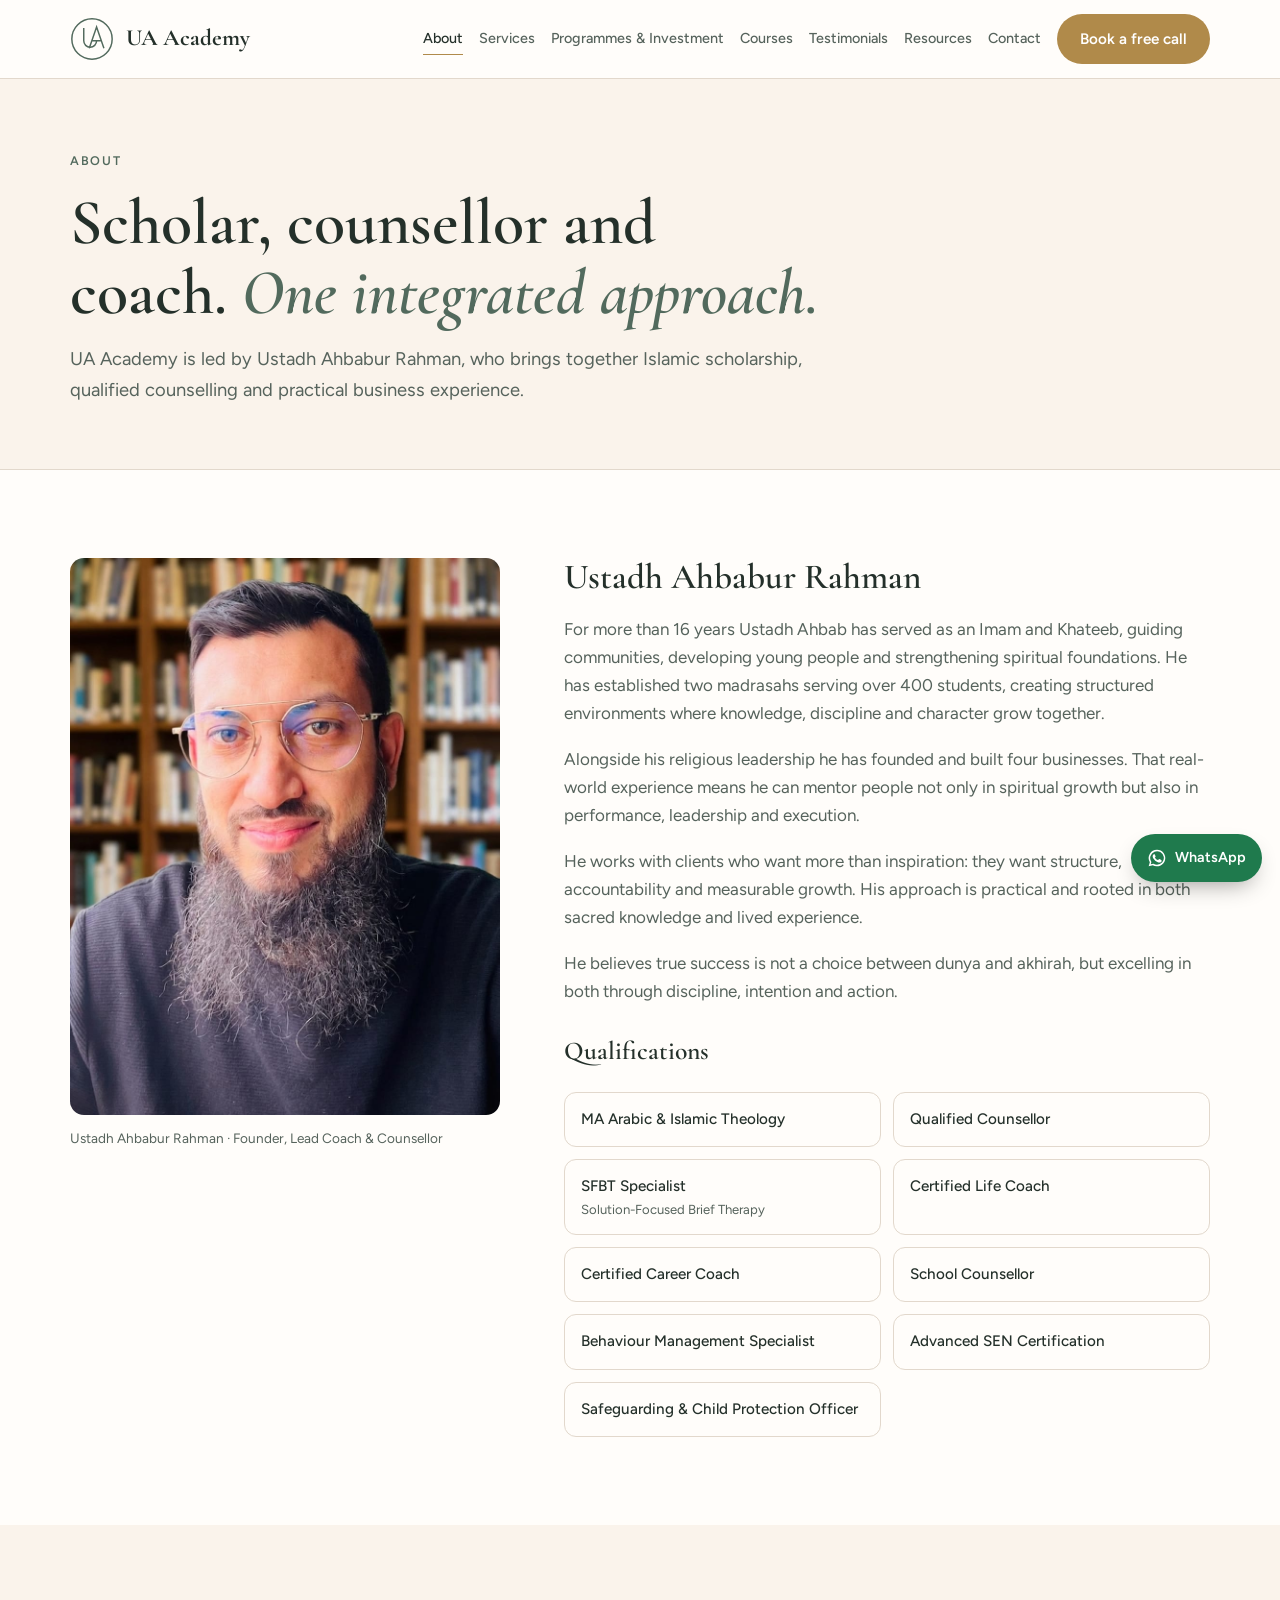
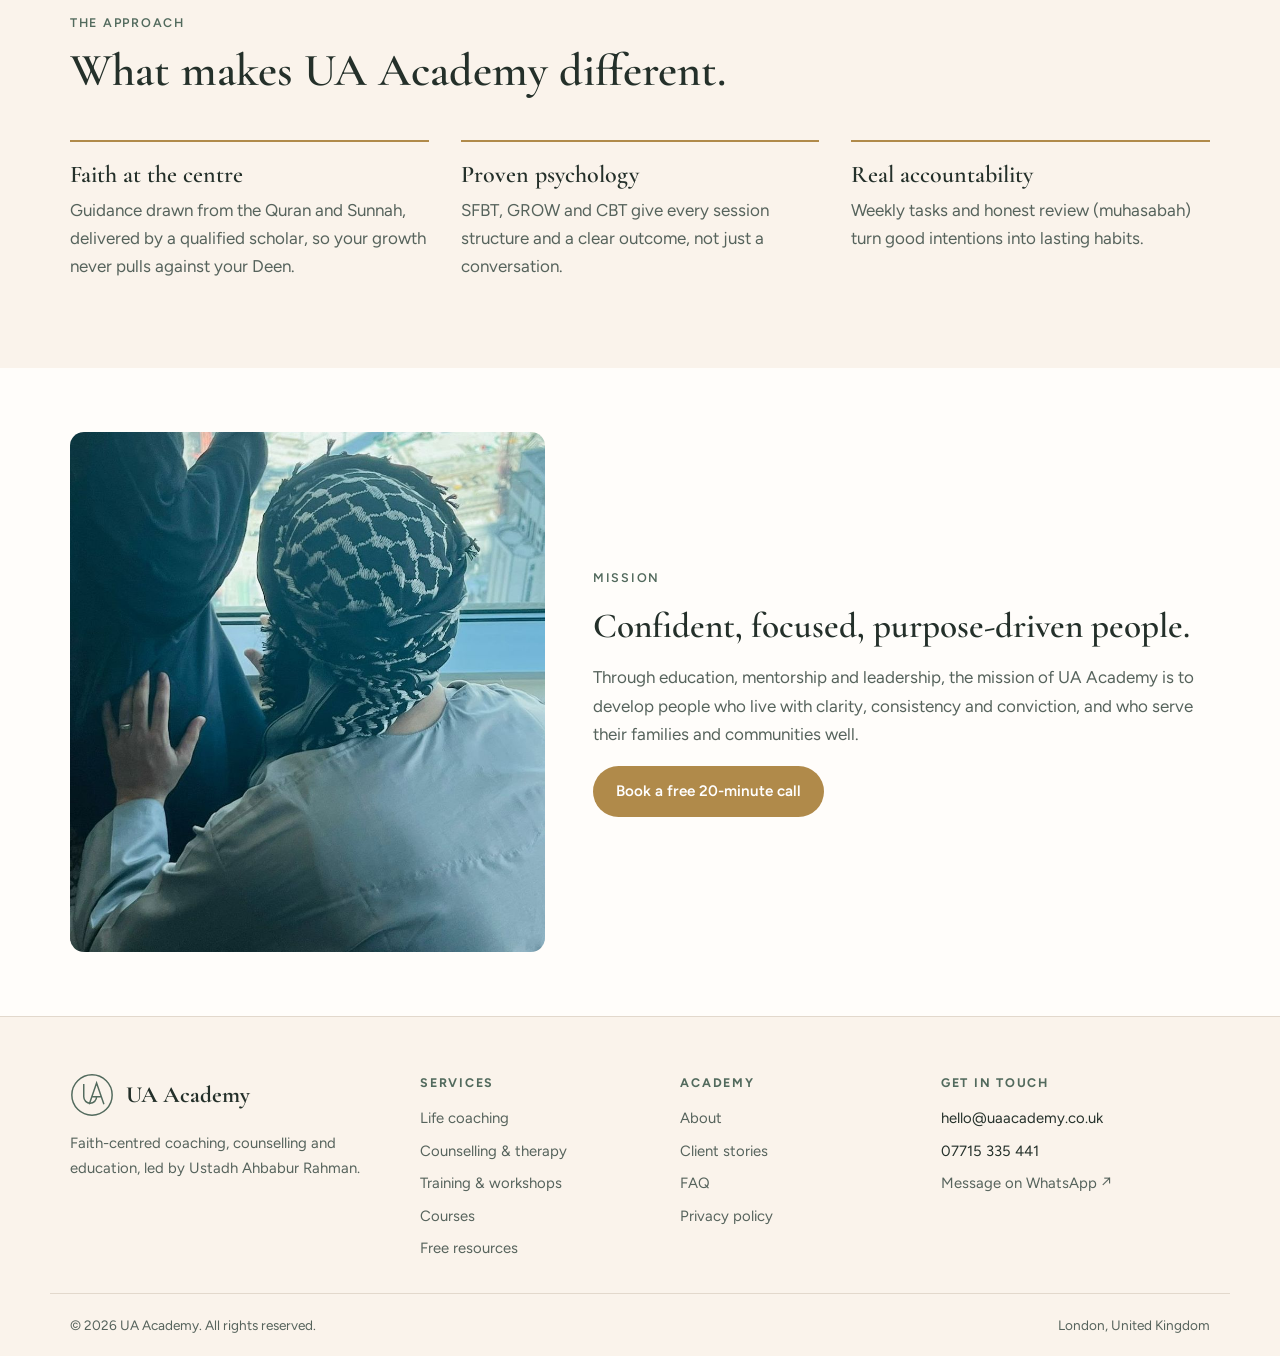
==== commit c4b194f9: "Add Courses page for The 6 C's marriage programme (register interest, no dates or prices) Co-Authore" ====
--- a/about.html
+++ b/about.html
@@ -8,7 +8,10 @@
     <meta name="description" content="Meet Ustadh Ahbabur Rahman: Islamic scholar, qualified counsellor and certified life coach, and the approach behind UA Academy.">
     <meta property="og:title" content="About - UA Academy">
     <meta property="og:description" content="Meet Ustadh Ahbabur Rahman: Islamic scholar, qualified counsellor and certified life coach, and the approach behind UA Academy.">
-    <meta property="og:image" content="https://uaacademy.co.uk/assets/pfp.jpeg">
+    <meta property="og:image" content="https://uaacademy.co.uk/assets/og-image.png">
+    <meta property="og:image:width" content="1200">
+    <meta property="og:image:height" content="630">
+    <meta property="og:image:type" content="image/png">
     <link rel="icon" href="assets/favicon.svg" type="image/svg+xml">
     <link rel="preconnect" href="https://fonts.googleapis.com">
     <link rel="preconnect" href="https://fonts.gstatic.com" crossorigin>
@@ -29,6 +32,7 @@
       <a href="about.html" aria-current="page">About</a>
       <a href="services.html">Services</a>
       <a href="programmes.html">Programmes &amp; Investment</a>
+      <a href="courses.html">Courses</a>
       <a href="testimonials.html">Testimonials</a>
       <a href="FreeResources.html">Resources</a>
       <a href="contact.html">Contact</a>
@@ -105,7 +109,7 @@
       </a>
       <p class="about">Faith-centred coaching, counselling and education, led by Ustadh Ahbabur Rahman.</p>
     </div>
-    <div><h4>Services</h4><ul><li><a href="services.html">Life coaching</a></li><li><a href="services.html">Counselling &amp; therapy</a></li><li><a href="services.html">Training &amp; workshops</a></li><li><a href="FreeResources.html">Free resources</a></li></ul></div>
+    <div><h4>Services</h4><ul><li><a href="services.html">Life coaching</a></li><li><a href="services.html">Counselling &amp; therapy</a></li><li><a href="services.html">Training &amp; workshops</a></li><li><a href="courses.html">Courses</a></li><li><a href="FreeResources.html">Free resources</a></li></ul></div>
     <div><h4>Academy</h4><ul><li><a href="about.html">About</a></li><li><a href="testimonials.html">Client stories</a></li><li><a href="faq.html">FAQ</a></li><li><a href="index.html">Privacy policy</a></li></ul></div>
     <div><h4>Get in touch</h4><ul><li class="contact-line">hello@uaacademy.co.uk</li><li class="contact-line">07715 335 441</li><li><a href="https://wa.me/447715335441" target="_blank" rel="noopener">Message on WhatsApp ↗</a></li></ul></div>
   </div>
--- a/styles.css
+++ b/styles.css
@@ -338,3 +338,20 @@
 .tidycal-wrap{min-height:520px}
 .skip{position:absolute;left:-999px;top:8px;background:var(--gold);color:var(--gold-ink);padding:8px 14px;border-radius:8px;z-index:50}
 .skip:focus{left:12px}
+
+/* Courses */
+.course-intro{display:grid;grid-template-columns:1fr 1.2fr;gap:56px;align-items:start}
+.course-two{display:grid;grid-template-columns:1fr 1fr;gap:32px;align-items:start}
+.head h2 em{font-style:italic;color:var(--sage)}
+.sessions{display:grid;grid-template-columns:repeat(3,1fr);gap:20px}
+.session{background:var(--paper);border:1px solid var(--line);border-radius:16px;padding:28px;display:flex;flex-direction:column;gap:10px;min-width:0}
+.session .num{font-family:var(--font-display);font-size:2.4rem;line-height:1;color:var(--gold)}
+.session h3{font-size:1.65rem}
+.session .sub{font-weight:600;color:var(--ink);font-size:.98rem;line-height:1.4}
+.session p{color:var(--ink-soft);font-size:.95rem}
+.btn-line.on-sage{border-color:var(--on-sage);color:var(--on-sage)}
+.btn-line.on-sage:hover{background:var(--on-sage);color:var(--sage-deep)}
+@media (max-width:900px){.course-intro,.course-two{grid-template-columns:1fr;gap:28px}.sessions{grid-template-columns:1fr 1fr}}
+@media (max-width:600px){.sessions{grid-template-columns:1fr}}
+.brand-sub{white-space:nowrap}
+@media (min-width:1121px) and (max-width:1320px){.links{gap:16px;font-size:.9rem}.brand-sub{display:none}}
